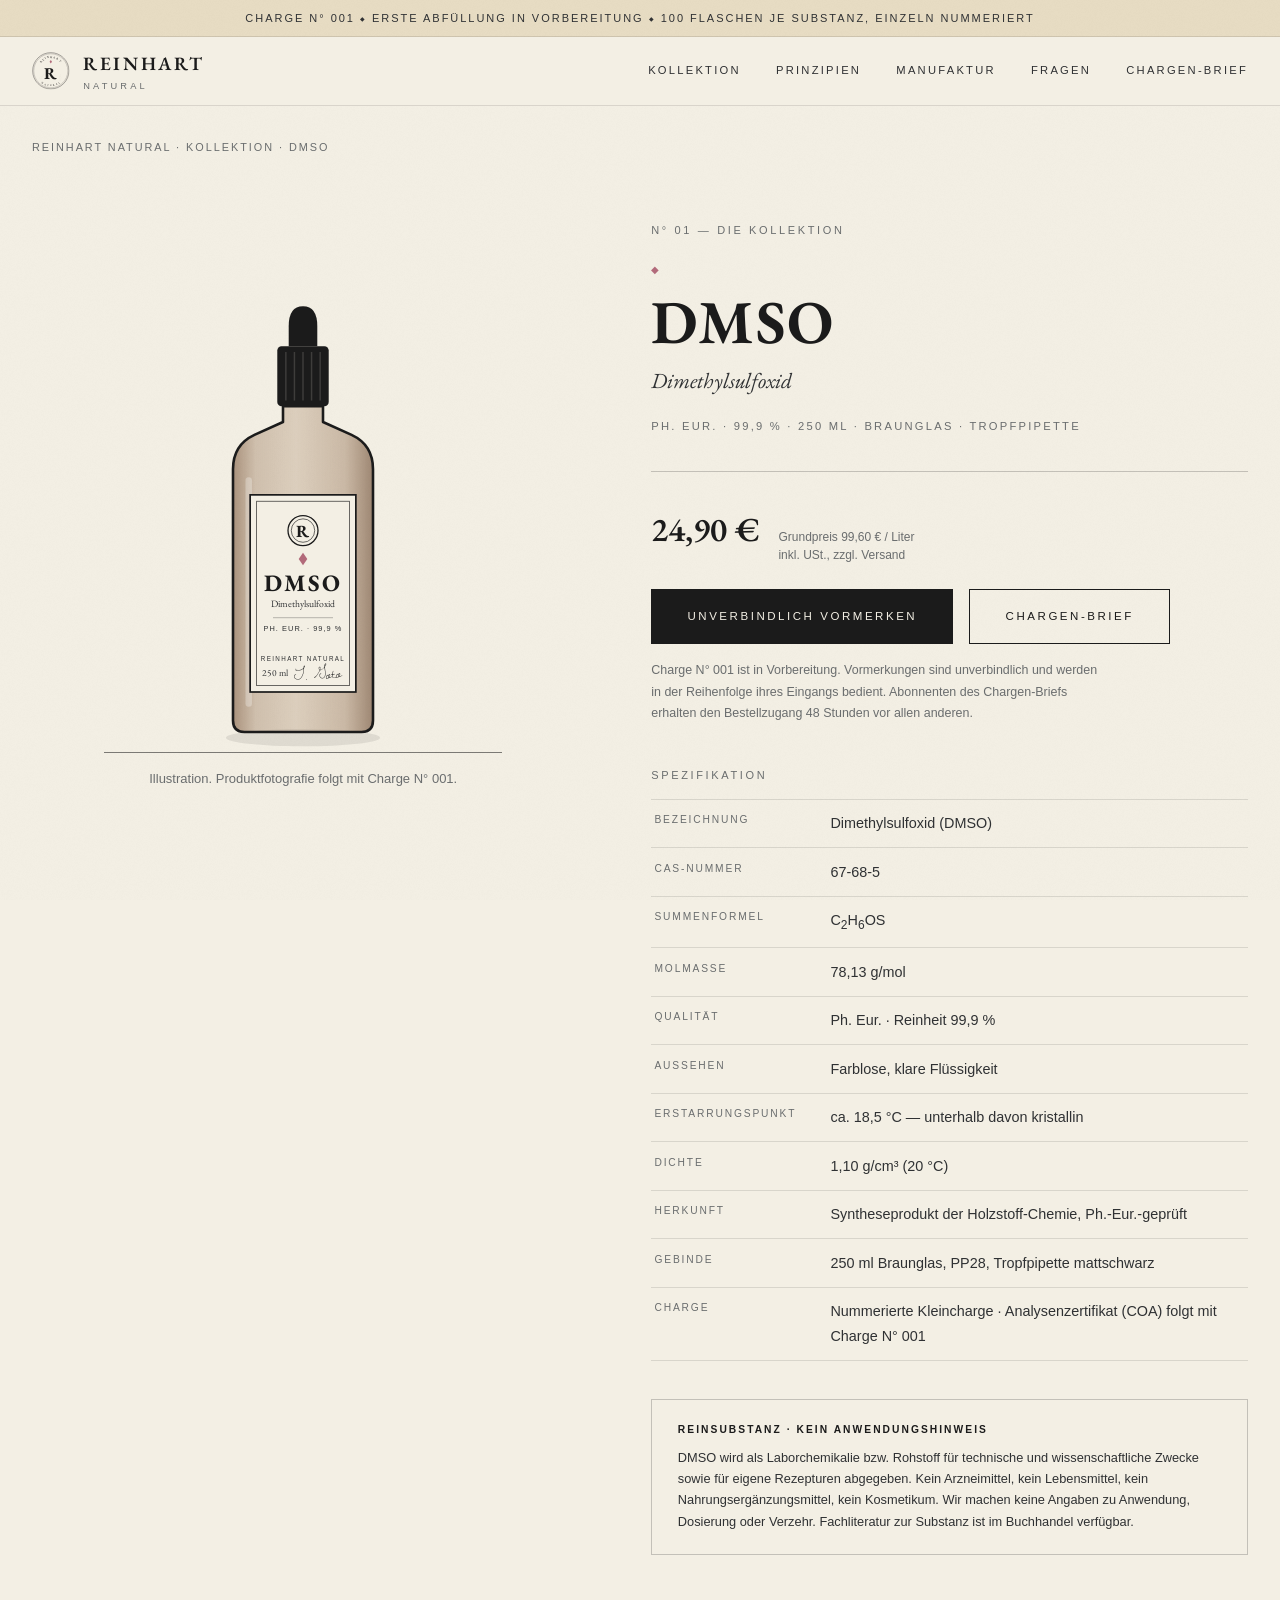
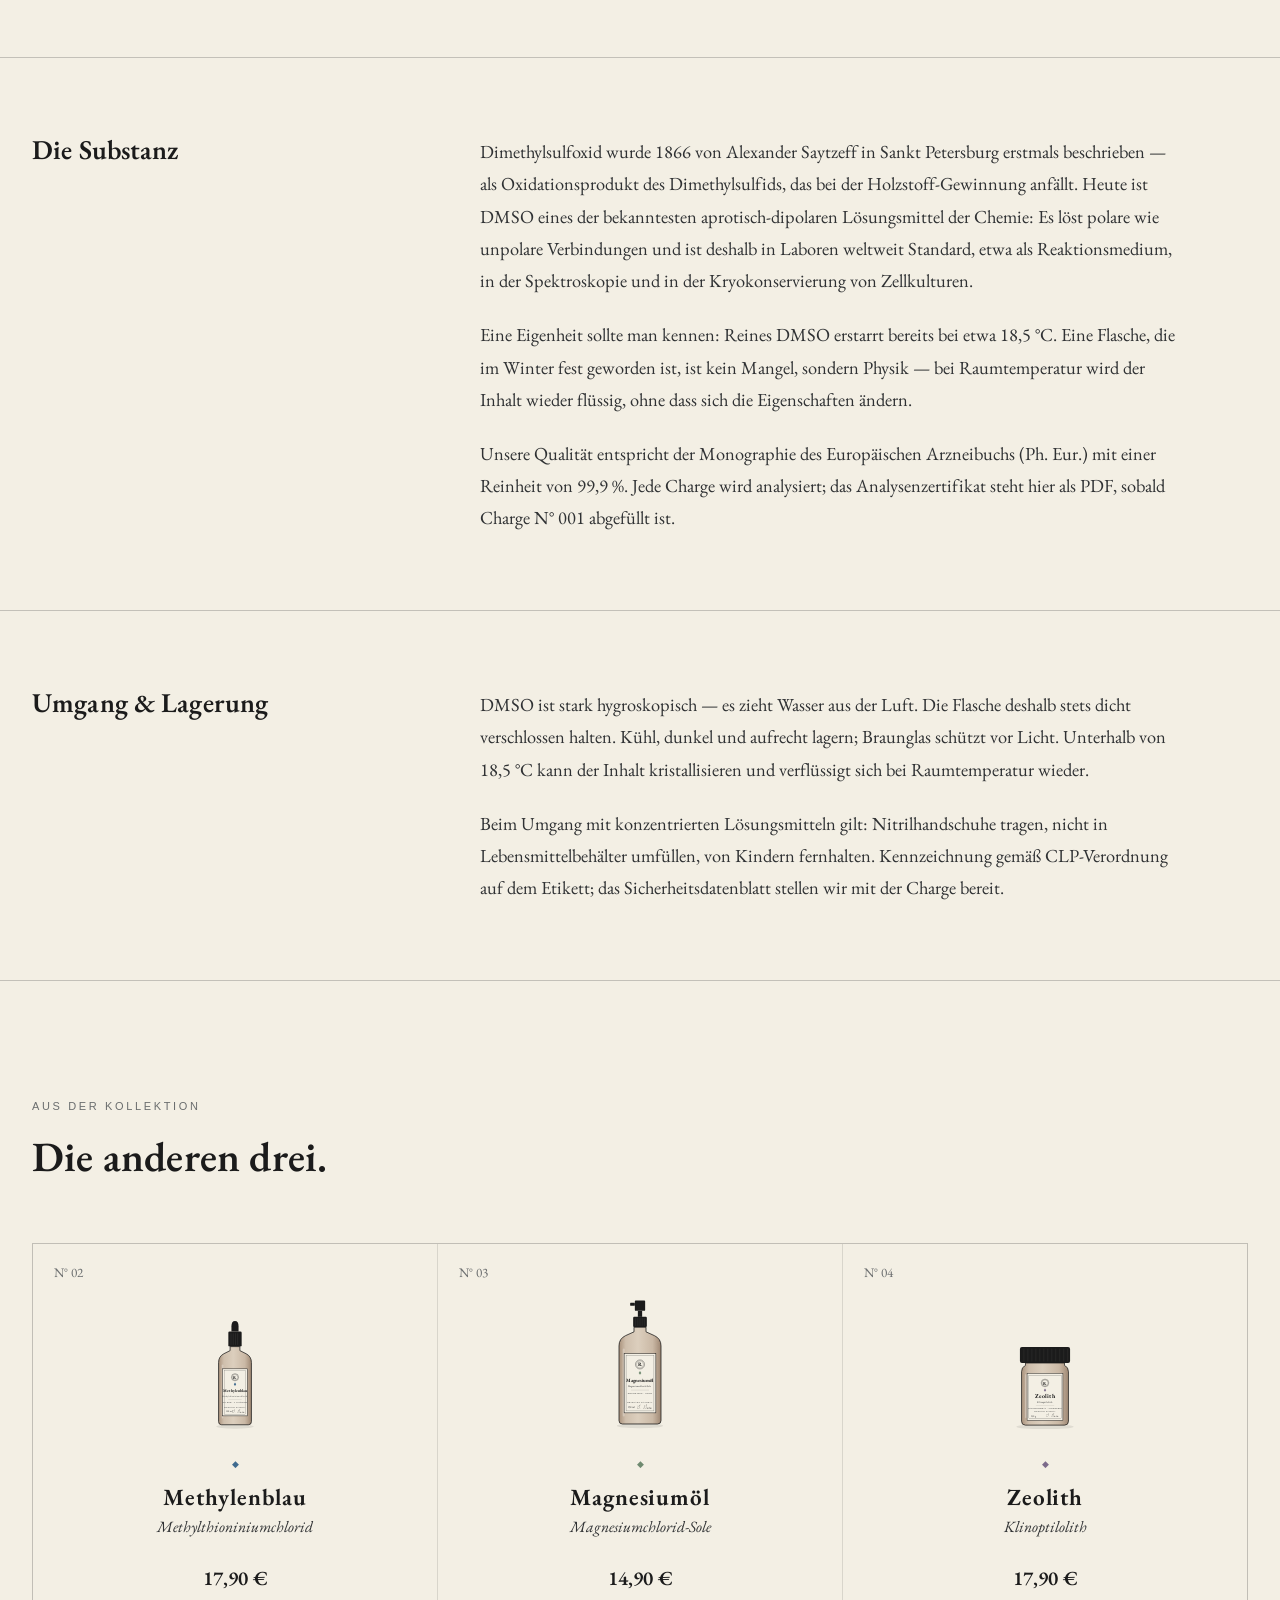
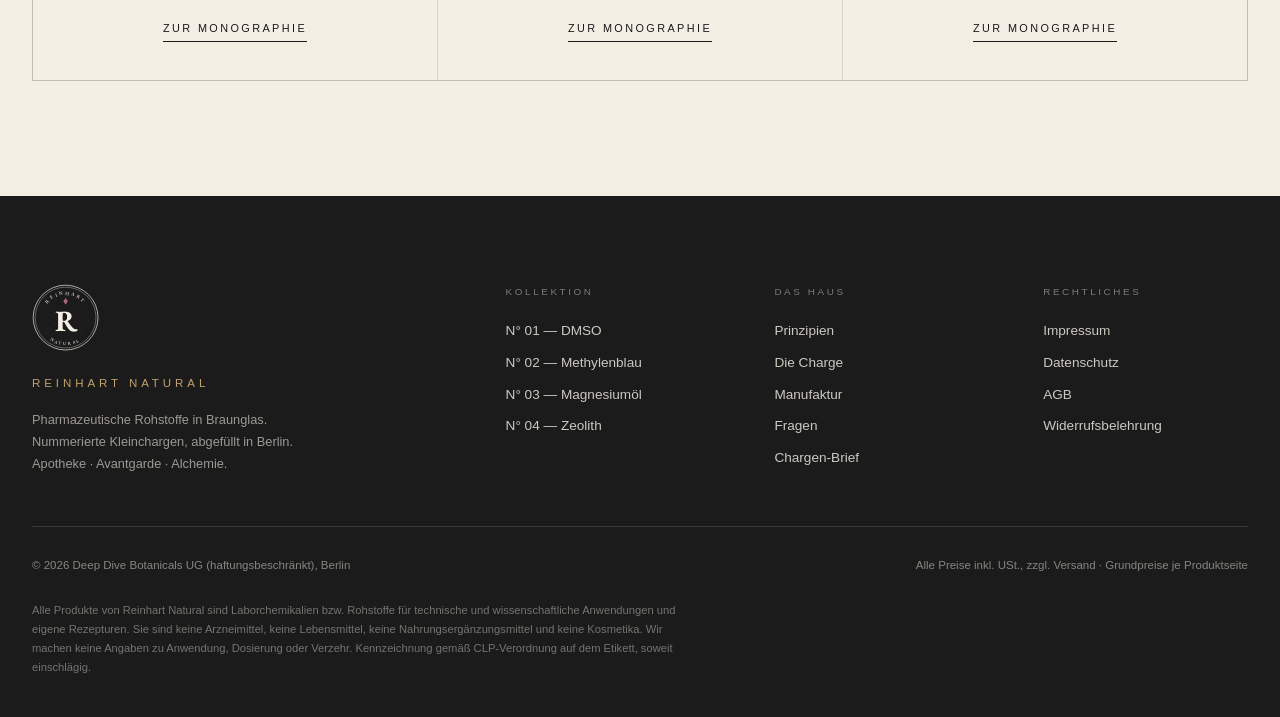
==== produkte/dmso.html @ c89a847f "Komplette Website für reinhartnatural.de Statische Seite (HTML/CSS/JS, kein Build) für GitHub Pages:" ====
<!DOCTYPE html>
<html lang="de">
<head>
  <meta charset="utf-8">
  <meta name="viewport" content="width=device-width, initial-scale=1">
  <title>DMSO 99,9 % Ph. Eur. · Dimethylsulfoxid · 250 ml Braunglas — Reinhart Natural</title>
  <meta name="description" content="DMSO (Dimethylsulfoxid) in pharmazeutischer Qualität nach Ph. Eur., Reinheit 99,9 %. 250 ml Braunglas mit Tropfpipette. Nummerierte Kleincharge, Analysenzertifikat als PDF. Laborchemikalie.">
  <link rel="canonical" href="https://reinhartnatural.de/produkte/dmso.html">
  <link rel="icon" type="image/svg+xml" href="../favicon.svg">
  <link rel="stylesheet" href="../assets/css/style.css">
  <meta property="og:type" content="product">
  <meta property="og:site_name" content="Reinhart Natural">
  <meta property="og:title" content="DMSO 99,9 % Ph. Eur. · Dimethylsulfoxid · 250 ml Braunglas — Reinhart Natural">
  <meta property="og:description" content="DMSO (Dimethylsulfoxid) in pharmazeutischer Qualität nach Ph. Eur., Reinheit 99,9 %. 250 ml Braunglas mit Tropfpipette. Nummerierte Kleincharge, Analysenzertifikat als PDF. Laborchemikalie.">
  <meta property="og:url" content="https://reinhartnatural.de/produkte/dmso.html">
  <meta property="og:locale" content="de_DE">
  <script type="application/ld+json">
  {
    "@context": "https://schema.org",
    "@type": "Product",
    "name": "DMSO 99,9 % Ph. Eur., 250 ml",
    "description": "DMSO (Dimethylsulfoxid) in pharmazeutischer Qualität nach Ph. Eur., Reinheit 99,9 %. 250 ml Braunglas mit Tropfpipette. Nummerierte Kleincharge, Analysenzertifikat als PDF. Laborchemikalie.",
    "sku": "RN-DMS-250",
    "brand": { "@type": "Brand", "name": "Reinhart Natural" },
    "offers": {
      "@type": "Offer",
      "url": "https://reinhartnatural.de/produkte/dmso.html",
      "priceCurrency": "EUR",
      "price": "24.90",
      "availability": "https://schema.org/PreOrder",
      "itemCondition": "https://schema.org/NewCondition"
    }
  }
  </script>
</head>
<body>
<a class="skip-link" href="#inhalt">Zum Inhalt springen</a>

<svg xmlns="http://www.w3.org/2000/svg" width="0" height="0" style="position:absolute" aria-hidden="true" focusable="false">
  <defs>
    <linearGradient id="amber" x1="0" y1="0" x2="1" y2="0">
      <stop offset="0" stop-color="#6b4426" stop-opacity="0.55"/>
      <stop offset="0.16" stop-color="#7a4f2c" stop-opacity="0.30"/>
      <stop offset="0.45" stop-color="#8a5c34" stop-opacity="0.22"/>
      <stop offset="0.8" stop-color="#7a4f2c" stop-opacity="0.34"/>
      <stop offset="1" stop-color="#5e3a20" stop-opacity="0.58"/>
    </linearGradient>
    <path id="arc-oben" d="M 32 100 A 68 68 0 0 1 168 100" fill="none"/>
    <path id="arc-unten" d="M 18 100 A 82 82 0 0 0 182 100" fill="none"/>
  </defs>

  <!-- Apotheker-Siegel -->
  <symbol id="siegel" viewBox="0 0 200 200">
    <circle cx="100" cy="100" r="96.5" fill="none" stroke="currentColor" stroke-width="2"/>
    <circle cx="100" cy="100" r="90.5" fill="none" stroke="currentColor" stroke-width="1"/>
    <g fill="none" stroke="currentColor" stroke-width="1" stroke-linecap="round" opacity="0.07">
      <path d="M44 152 C 50 138, 56 126, 66 114"/>
      <path d="M54 132 C 49 129, 44 130, 40 134"/>
      <path d="M59 124 C 64 120, 69 120, 73 123"/>
      <path d="M49 141 C 44 139, 39 140, 36 144"/>
      <path d="M144 148 l 5 -20 6 7 -3 16 z"/>
      <path d="M149 128 l 3 -9"/>
    </g>
    <text style="font-family:'EB Garamond',Georgia,serif;font-weight:500;letter-spacing:0.38em" font-size="14.5" fill="currentColor">
      <textPath href="#arc-oben" startOffset="50%" text-anchor="middle">REINHART</textPath>
    </text>
    <text style="font-family:'EB Garamond',Georgia,serif;font-weight:500;letter-spacing:0.42em" font-size="13" fill="currentColor">
      <textPath href="#arc-unten" startOffset="50%" text-anchor="middle">NATURAL</textPath>
    </text>
    <path d="M100 42 l 6.5 9.5 -6.5 9.5 -6.5 -9.5 z" style="fill:var(--d,#b26a7a)"/>
    <text x="100" y="141" text-anchor="middle" style="font-family:'EB Garamond',Georgia,serif;font-weight:700" font-size="88" fill="currentColor">R</text>
  </symbol>

  <!-- DMSO — 250 ml, Tropfpipette -->
  <symbol id="flasche-dmso" viewBox="0 0 190 336">
    <ellipse cx="95" cy="326" rx="54" ry="6" fill="#1b1b1b" opacity="0.09"/>
    <path d="M85 52 L85 38 Q85 24 95 24 Q105 24 105 38 L105 52 Z" fill="#1b1b1b"/>
    <rect x="77" y="52" width="36" height="42" rx="3" fill="#1b1b1b"/>
    <g stroke="#f3efe4" stroke-width="1" opacity="0.16">
      <line x1="83" y1="56" x2="83" y2="90"/><line x1="89" y1="56" x2="89" y2="90"/>
      <line x1="95" y1="56" x2="95" y2="90"/><line x1="101" y1="56" x2="101" y2="90"/>
      <line x1="107" y1="56" x2="107" y2="90"/>
    </g>
    <path d="M54 322 Q46 322 46 314 L46 138 Q46 121 61 114 L81 105 L81 94 L109 94 L109 105 L129 114 Q144 121 144 138 L144 314 Q144 322 136 322 Z"
          fill="url(#amber)" stroke="#1b1b1b" stroke-width="1.8" stroke-linejoin="round"/>
    <path d="M57 146 L57 302" stroke="#ffffff" stroke-width="4.5" stroke-linecap="round" opacity="0.28" fill="none"/>
    <rect x="58" y="156" width="74" height="138" fill="#f3efe4" stroke="#1b1b1b" stroke-width="1.2"/>
    <rect x="62.5" y="160.5" width="65" height="129" fill="none" stroke="#1b1b1b" stroke-width="0.6" opacity="0.75"/>
    <circle cx="95" cy="181" r="10.5" fill="none" stroke="#1b1b1b" stroke-width="0.9"/>
    <circle cx="95" cy="181" r="8.2" fill="none" stroke="#1b1b1b" stroke-width="0.45"/>
    <text x="95" y="185.5" text-anchor="middle" style="font-family:'EB Garamond',Georgia,serif;font-weight:700" font-size="12" fill="#1b1b1b">R</text>
    <path d="M95 196.5 l 3 4.4 -3 4.4 -3 -4.4 z" style="fill:var(--d,#b26a7a)"/>
    <text x="95" y="223" text-anchor="middle" style="font-family:'EB Garamond',Georgia,serif;font-weight:700;letter-spacing:0.08em" font-size="16.5" fill="#1b1b1b">DMSO</text>
    <text x="95" y="234.5" text-anchor="middle" style="font-family:'EB Garamond',Georgia,serif" font-size="6.8" fill="#2f3133">Dimethylsulfoxid</text>
    <line x1="74" y1="242" x2="116" y2="242" stroke="#1b1b1b" stroke-width="0.5" opacity="0.4"/>
    <text x="95" y="251.5" text-anchor="middle" style="font-family:Inter,Arial,sans-serif;letter-spacing:0.14em" font-size="5.2" fill="#2f3133">PH. EUR. · 99,9 %</text>
    <text x="66" y="283" style="font-family:'EB Garamond',Georgia,serif" font-size="6.6" fill="#2f3133">250 ml</text>
    <text x="122" y="284" text-anchor="end" transform="rotate(-3 122 284)" style="font-family:'Dawning of a New Day',cursive" font-size="11" fill="#1b1b1b">T. Goto</text>
    <text x="95" y="272" text-anchor="middle" style="font-family:Inter,Arial,sans-serif;letter-spacing:0.22em" font-size="4.4" fill="#2f3133">REINHART NATURAL</text>
  </symbol>

  <!-- Methylenblau — 100 ml, Tropfpipette -->
  <symbol id="flasche-mb" viewBox="0 0 150 266">
    <ellipse cx="75" cy="258" rx="42" ry="5" fill="#1b1b1b" opacity="0.09"/>
    <path d="M67 44 L67 32 Q67 20 75 20 Q83 20 83 32 L83 44 Z" fill="#1b1b1b"/>
    <rect x="60" y="44" width="30" height="34" rx="3" fill="#1b1b1b"/>
    <g stroke="#f3efe4" stroke-width="1" opacity="0.16">
      <line x1="66" y1="48" x2="66" y2="74"/><line x1="71" y1="48" x2="71" y2="74"/>
      <line x1="76" y1="48" x2="76" y2="74"/><line x1="81" y1="48" x2="81" y2="74"/>
    </g>
    <path d="M45 254 Q38 254 38 247 L38 114 Q38 100 50 94 L64 87 L64 78 L86 78 L86 87 L100 94 Q112 100 112 114 L112 247 Q112 254 105 254 Z"
          fill="url(#amber)" stroke="#1b1b1b" stroke-width="1.7" stroke-linejoin="round"/>
    <path d="M47 120 L47 238" stroke="#ffffff" stroke-width="3.6" stroke-linecap="round" opacity="0.28" fill="none"/>
    <rect x="47" y="128" width="56" height="106" fill="#f3efe4" stroke="#1b1b1b" stroke-width="1.1"/>
    <rect x="50.5" y="131.5" width="49" height="99" fill="none" stroke="#1b1b1b" stroke-width="0.5" opacity="0.75"/>
    <circle cx="75" cy="147" r="8" fill="none" stroke="#1b1b1b" stroke-width="0.8"/>
    <circle cx="75" cy="147" r="6.2" fill="none" stroke="#1b1b1b" stroke-width="0.4"/>
    <text x="75" y="150.5" text-anchor="middle" style="font-family:'EB Garamond',Georgia,serif;font-weight:700" font-size="9.5" fill="#1b1b1b">R</text>
    <path d="M75 159 l 2.6 3.8 -2.6 3.8 -2.6 -3.8 z" style="fill:var(--d,#3e6a8e)"/>
    <text x="75" y="181" text-anchor="middle" style="font-family:'EB Garamond',Georgia,serif;font-weight:700" font-size="9.2" fill="#1b1b1b">Methylenblau</text>
    <text x="75" y="190.5" text-anchor="middle" style="font-family:'EB Garamond',Georgia,serif" font-size="4.7" fill="#2f3133">Methylthioniniumchlorid</text>
    <line x1="60" y1="197" x2="90" y2="197" stroke="#1b1b1b" stroke-width="0.45" opacity="0.4"/>
    <text x="75" y="205" text-anchor="middle" style="font-family:Inter,Arial,sans-serif;letter-spacing:0.08em" font-size="4.2" fill="#2f3133">PH. EUR. · 1 % LÖSUNG</text>
    <text x="54" y="226" style="font-family:'EB Garamond',Georgia,serif" font-size="5.6" fill="#2f3133">100 ml</text>
    <text x="97" y="227" text-anchor="end" transform="rotate(-3 97 227)" style="font-family:'Dawning of a New Day',cursive" font-size="9" fill="#1b1b1b">T. Goto</text>
    <text x="75" y="217" text-anchor="middle" style="font-family:Inter,Arial,sans-serif;letter-spacing:0.2em" font-size="3.7" fill="#2f3133">REINHART NATURAL</text>
  </symbol>

  <!-- Magnesiumöl — 250 ml, Feinzerstäuber -->
  <symbol id="flasche-mgo" viewBox="0 0 190 336">
    <ellipse cx="95" cy="326" rx="54" ry="6" fill="#1b1b1b" opacity="0.09"/>
    <rect x="83" y="34" width="24" height="24" rx="2" fill="#1b1b1b"/>
    <rect x="72" y="39" width="11" height="7" rx="1" fill="#1b1b1b"/>
    <rect x="90" y="58" width="10" height="14" fill="#1b1b1b"/>
    <rect x="79" y="72" width="32" height="24" rx="2.5" fill="#1b1b1b"/>
    <g stroke="#f3efe4" stroke-width="1" opacity="0.16">
      <line x1="85" y1="75" x2="85" y2="93"/><line x1="90" y1="75" x2="90" y2="93"/>
      <line x1="95" y1="75" x2="95" y2="93"/><line x1="100" y1="75" x2="100" y2="93"/>
      <line x1="105" y1="75" x2="105" y2="93"/>
    </g>
    <path d="M54 322 Q46 322 46 314 L46 140 Q46 123 61 116 L81 107 L81 96 L109 96 L109 107 L129 116 Q144 123 144 140 L144 314 Q144 322 136 322 Z"
          fill="url(#amber)" stroke="#1b1b1b" stroke-width="1.8" stroke-linejoin="round"/>
    <path d="M57 148 L57 302" stroke="#ffffff" stroke-width="4.5" stroke-linecap="round" opacity="0.28" fill="none"/>
    <rect x="58" y="158" width="74" height="138" fill="#f3efe4" stroke="#1b1b1b" stroke-width="1.2"/>
    <rect x="62.5" y="162.5" width="65" height="129" fill="none" stroke="#1b1b1b" stroke-width="0.6" opacity="0.75"/>
    <circle cx="95" cy="183" r="10.5" fill="none" stroke="#1b1b1b" stroke-width="0.9"/>
    <circle cx="95" cy="183" r="8.2" fill="none" stroke="#1b1b1b" stroke-width="0.45"/>
    <text x="95" y="187.5" text-anchor="middle" style="font-family:'EB Garamond',Georgia,serif;font-weight:700" font-size="12" fill="#1b1b1b">R</text>
    <path d="M95 198.5 l 3 4.4 -3 4.4 -3 -4.4 z" style="fill:var(--d,#6f8a70)"/>
    <text x="95" y="223" text-anchor="middle" style="font-family:'EB Garamond',Georgia,serif;font-weight:700" font-size="11.5" fill="#1b1b1b">Magnesiumöl</text>
    <text x="95" y="235" text-anchor="middle" style="font-family:'EB Garamond',Georgia,serif" font-size="6" fill="#2f3133">Magnesiumchlorid-Sole</text>
    <line x1="74" y1="243" x2="116" y2="243" stroke="#1b1b1b" stroke-width="0.5" opacity="0.4"/>
    <text x="95" y="252.5" text-anchor="middle" style="font-family:Inter,Arial,sans-serif;letter-spacing:0.14em" font-size="5" fill="#2f3133">ZECHSTEIN · SOLE</text>
    <text x="66" y="285" style="font-family:'EB Garamond',Georgia,serif" font-size="6.6" fill="#2f3133">250 ml</text>
    <text x="122" y="286" text-anchor="end" transform="rotate(-3 122 286)" style="font-family:'Dawning of a New Day',cursive" font-size="11" fill="#1b1b1b">T. Goto</text>
    <text x="95" y="273" text-anchor="middle" style="font-family:Inter,Arial,sans-serif;letter-spacing:0.22em" font-size="4.4" fill="#2f3133">REINHART NATURAL</text>
  </symbol>

  <!-- Zeolith — 250 g, Schraubglas -->
  <symbol id="flasche-zeo" viewBox="0 0 230 246">
    <ellipse cx="115" cy="238" rx="72" ry="6" fill="#1b1b1b" opacity="0.09"/>
    <rect x="52" y="38" width="126" height="40" rx="5" fill="#1b1b1b"/>
    <g stroke="#f3efe4" stroke-width="1" opacity="0.14">
      <line x1="62" y1="42" x2="62" y2="74"/><line x1="72" y1="42" x2="72" y2="74"/>
      <line x1="82" y1="42" x2="82" y2="74"/><line x1="92" y1="42" x2="92" y2="74"/>
      <line x1="102" y1="42" x2="102" y2="74"/><line x1="112" y1="42" x2="112" y2="74"/>
      <line x1="122" y1="42" x2="122" y2="74"/><line x1="132" y1="42" x2="132" y2="74"/>
      <line x1="142" y1="42" x2="142" y2="74"/><line x1="152" y1="42" x2="152" y2="74"/>
      <line x1="162" y1="42" x2="162" y2="74"/><line x1="172" y1="42" x2="172" y2="74"/>
    </g>
    <path d="M66 234 Q56 234 56 224 L56 100 Q56 88 66 84 L66 78 L164 78 L164 84 Q174 88 174 100 L174 224 Q174 234 164 234 Z"
          fill="url(#amber)" stroke="#1b1b1b" stroke-width="1.8" stroke-linejoin="round"/>
    <path d="M67 108 L67 214" stroke="#ffffff" stroke-width="4.5" stroke-linecap="round" opacity="0.26" fill="none"/>
    <rect x="70" y="104" width="90" height="118" fill="#f3efe4" stroke="#1b1b1b" stroke-width="1.2"/>
    <rect x="74.5" y="108.5" width="81" height="109" fill="none" stroke="#1b1b1b" stroke-width="0.6" opacity="0.75"/>
    <circle cx="115" cy="128" r="9.5" fill="none" stroke="#1b1b1b" stroke-width="0.9"/>
    <circle cx="115" cy="128" r="7.4" fill="none" stroke="#1b1b1b" stroke-width="0.45"/>
    <text x="115" y="132" text-anchor="middle" style="font-family:'EB Garamond',Georgia,serif;font-weight:700" font-size="11" fill="#1b1b1b">R</text>
    <path d="M115 142 l 2.9 4.2 -2.9 4.2 -2.9 -4.2 z" style="fill:var(--d,#7b6a8a)"/>
    <text x="115" y="166" text-anchor="middle" style="font-family:'EB Garamond',Georgia,serif;font-weight:700;letter-spacing:0.04em" font-size="15" fill="#1b1b1b">Zeolith</text>
    <text x="115" y="177.5" text-anchor="middle" style="font-family:'EB Garamond',Georgia,serif" font-size="6.6" fill="#2f3133">Klinoptilolith</text>
    <line x1="92" y1="184.5" x2="138" y2="184.5" stroke="#1b1b1b" stroke-width="0.5" opacity="0.4"/>
    <text x="115" y="193" text-anchor="middle" style="font-family:Inter,Arial,sans-serif;letter-spacing:0.14em" font-size="4.9" fill="#2f3133">NATURMINERAL · MIKROFEIN</text>
    <text x="115" y="202" text-anchor="middle" style="font-family:Inter,Arial,sans-serif;letter-spacing:0.2em" font-size="4.1" fill="#2f3133">REINHART NATURAL</text>
    <text x="80" y="212.5" style="font-family:'EB Garamond',Georgia,serif" font-size="6.4" fill="#2f3133">250 g</text>
    <text x="150" y="213" text-anchor="end" transform="rotate(-3 150 213)" style="font-family:'Dawning of a New Day',cursive" font-size="10" fill="#1b1b1b">T. Goto</text>
  </symbol>
</svg>

<div class="annonce">Charge N° 001 <span class="dia">◆</span> Erste Abfüllung in Vorbereitung <span class="dia">◆</span> 100 Flaschen je Substanz, einzeln nummeriert</div>

<header class="site-header">
  <div class="wrap header-inner">
    <a class="brand" href="../index.html" aria-label="Reinhart Natural — Startseite">
      <svg style="color:#1b1b1b"><use href="#siegel"/></svg>
      <span class="brand-name">Reinhart<span>Natural</span></span>
    </a>
    <button class="nav-toggle" aria-expanded="false" aria-controls="hauptnavigation" aria-label="Navigation öffnen">
      <svg viewBox="0 0 24 24" fill="none" stroke-width="1.5"><path d="M3 6h18M3 12h18M3 18h18"/></svg>
    </button>
    <nav class="site-nav" id="hauptnavigation" aria-label="Hauptnavigation">
      <a href="../index.html#kollektion">Kollektion</a>
      <a href="../index.html#prinzipien">Prinzipien</a>
      <a href="../index.html#manufaktur">Manufaktur</a>
      <a href="../index.html#fragen">Fragen</a>
      <a href="../index.html#verteiler">Chargen-Brief</a>
    </nav>
  </div>
</header>

<main id="inhalt">
  <div class="wrap">
    <nav class="breadcrumb" aria-label="Pfad"><a href="../index.html">Reinhart Natural</a> · <a href="../index.html#kollektion">Kollektion</a> · <span aria-current="page">DMSO</span></nav>

    <div class="product-hero">
      <div class="product-stage reveal">
        <svg style="--d:#b26a7a" role="img" aria-label="DMSO im Braunglas, Illustration"><use href="#flasche-dmso"/></svg>
        <hr class="stage-line">
        <p class="small" style="margin-top:1rem">Illustration. Produktfotografie folgt mit Charge&nbsp;N°&nbsp;001.</p>
      </div>

      <div class="product-info">
        <span class="eyebrow" style="display:block;margin-bottom:0.9rem">N° 01 — Die Kollektion</span>
        <span class="dia" style="color:#b26a7a" aria-hidden="true">◆</span>
        <h1>DMSO</h1>
        <p class="chem">Dimethylsulfoxid</p>
        <p class="spec-line">Ph.&nbsp;Eur. · 99,9&nbsp;% · 250&nbsp;ml · Braunglas · Tropfpipette</p>

        <div class="price-row">
          <span class="price">24,90&nbsp;€</span>
          <span class="price-meta">Grundpreis 99,60&nbsp;€&nbsp;/&nbsp;Liter<br>inkl. USt., zzgl. Versand</span>
        </div>

        <div class="cta-row">
          <a class="btn btn-solid" href="mailto:charge@reinhartnatural.de?subject=Vormerkung%20DMSO%20%E2%80%94%20Charge%20N%C2%B0%20001&amp;body=Bitte%20merkt%20mich%20unverbindlich%20f%C3%BCr%20eine%20Flasche%20vor.">Unverbindlich vormerken</a>
          <a class="btn" href="../index.html#verteiler">Chargen-Brief</a>
        </div>
        <p class="cta-note">Charge N° 001 ist in Vorbereitung. Vormerkungen sind unverbindlich und werden in der
          Reihenfolge ihres Eingangs bedient. Abonnenten des Chargen-Briefs erhalten den Bestellzugang
          48&nbsp;Stunden vor allen anderen.</p>

        <table class="spec-table">
          <caption class="eyebrow" style="text-align:left;padding-bottom:0.9rem">Spezifikation</caption>
          <tbody>
            <tr><th scope="row">Bezeichnung</th><td>Dimethylsulfoxid (DMSO)</td></tr>
            <tr><th scope="row">CAS-Nummer</th><td>67-68-5</td></tr>
            <tr><th scope="row">Summenformel</th><td>C<sub>2</sub>H<sub>6</sub>OS</td></tr>
            <tr><th scope="row">Molmasse</th><td>78,13 g/mol</td></tr>
            <tr><th scope="row">Qualität</th><td>Ph. Eur. · Reinheit 99,9 %</td></tr>
            <tr><th scope="row">Aussehen</th><td>Farblose, klare Flüssigkeit</td></tr>
            <tr><th scope="row">Erstarrungspunkt</th><td>ca. 18,5 °C — unterhalb davon kristallin</td></tr>
            <tr><th scope="row">Dichte</th><td>1,10 g/cm³ (20 °C)</td></tr>
            <tr><th scope="row">Herkunft</th><td>Syntheseprodukt der Holzstoff-Chemie, Ph.-Eur.-geprüft</td></tr>
            <tr><th scope="row">Gebinde</th><td>250 ml Braunglas, PP28, Tropfpipette mattschwarz</td></tr>
            <tr><th scope="row">Charge</th><td>Nummerierte Kleincharge · Analysenzertifikat (COA) folgt mit Charge N° 001</td></tr>
          </tbody>
        </table>

        <div class="legal-box">
          <strong>Reinsubstanz · kein Anwendungshinweis</strong>
          DMSO wird als Laborchemikalie bzw. Rohstoff für technische und wissenschaftliche Zwecke sowie für
          eigene Rezepturen abgegeben. Kein Arzneimittel, kein Lebensmittel, kein Nahrungsergänzungsmittel,
          kein Kosmetikum. Wir machen keine Angaben zu Anwendung, Dosierung oder Verzehr. Fachliteratur zur
          Substanz ist im Buchhandel verfügbar.
        </div>
      </div>
    </div>
  </div>

  <section class="product-prose">
    <div class="wrap inner">
      <h2 class="reveal">Die Substanz</h2>
      <div class="prose reveal">
          <p>Dimethylsulfoxid wurde 1866 von Alexander Saytzeff in Sankt Petersburg erstmals beschrieben&nbsp;—
            als Oxidationsprodukt des Dimethylsulfids, das bei der Holzstoff-Gewinnung anfällt. Heute ist DMSO
            eines der bekanntesten aprotisch-dipolaren Lösungsmittel der Chemie: Es löst polare wie unpolare
            Verbindungen und ist deshalb in Laboren weltweit Standard, etwa als Reaktionsmedium, in der
            Spektroskopie und in der Kryokonservierung von Zellkulturen.</p>
          <p>Eine Eigenheit sollte man kennen: Reines DMSO erstarrt bereits bei etwa 18,5&nbsp;°C. Eine Flasche,
            die im Winter fest geworden ist, ist kein Mangel, sondern Physik&nbsp;— bei Raumtemperatur wird der
            Inhalt wieder flüssig, ohne dass sich die Eigenschaften ändern.</p>
          <p>Unsere Qualität entspricht der Monographie des Europäischen Arzneibuchs (Ph.&nbsp;Eur.) mit einer
            Reinheit von 99,9&nbsp;%. Jede Charge wird analysiert; das Analysenzertifikat steht hier als PDF,
            sobald Charge&nbsp;N°&nbsp;001 abgefüllt ist.</p>
        
      </div>
    </div>
  </section>

  <section class="product-prose">
    <div class="wrap inner">
      <h2 class="reveal">Umgang &amp; Lagerung</h2>
      <div class="prose reveal">
          <p>DMSO ist stark hygroskopisch&nbsp;— es zieht Wasser aus der Luft. Die Flasche deshalb stets dicht
            verschlossen halten. Kühl, dunkel und aufrecht lagern; Braunglas schützt vor Licht. Unterhalb von
            18,5&nbsp;°C kann der Inhalt kristallisieren und verflüssigt sich bei Raumtemperatur wieder.</p>
          <p>Beim Umgang mit konzentrierten Lösungsmitteln gilt: Nitrilhandschuhe tragen, nicht in
            Lebensmittelbehälter umfüllen, von Kindern fernhalten. Kennzeichnung gemäß CLP-Verordnung auf dem
            Etikett; das Sicherheitsdatenblatt stellen wir mit der Charge bereit.</p>
        
      </div>
    </div>
  </section>

  <section class="section cross-sell">
    <div class="wrap">
      <div class="section-head reveal">
        <span class="eyebrow">Aus der Kollektion</span>
        <h2>Die anderen drei.</h2>
      </div>
      <div class="grid-products cols-3">
        <article class="product-card reveal">
          <span class="no">N° 02</span>
          <figure><svg class="h-sm" style="--d:#3e6a8e" role="img" aria-label="Methylenblau im Braunglas"><use href="#flasche-mb"/></svg></figure>
          <span class="dia" style="color:#3e6a8e">◆</span>
          <h3>Methylenblau</h3>
          <p class="chem">Methylthioniniumchlorid</p>
          <p class="price">17,90&nbsp;€</p>
          <a class="card-link stretch" href="methylenblau.html">Zur Monographie</a>
        </article>
        <article class="product-card reveal reveal-d1">
          <span class="no">N° 03</span>
          <figure><svg style="--d:#6f8a70" role="img" aria-label="Magnesiumöl im Braunglas"><use href="#flasche-mgo"/></svg></figure>
          <span class="dia" style="color:#6f8a70">◆</span>
          <h3>Magnesiumöl</h3>
          <p class="chem">Magnesiumchlorid-Sole</p>
          <p class="price">14,90&nbsp;€</p>
          <a class="card-link stretch" href="magnesiumoel.html">Zur Monographie</a>
        </article>
        <article class="product-card reveal reveal-d2">
          <span class="no">N° 04</span>
          <figure><svg class="h-jar" style="--d:#7b6a8a" role="img" aria-label="Zeolith im Braunglas"><use href="#flasche-zeo"/></svg></figure>
          <span class="dia" style="color:#7b6a8a">◆</span>
          <h3>Zeolith</h3>
          <p class="chem">Klinoptilolith</p>
          <p class="price">17,90&nbsp;€</p>
          <a class="card-link stretch" href="zeolith.html">Zur Monographie</a>
        </article>
      </div>
    </div>
  </section>
</main>

<footer class="site-footer">
  <div class="wrap">
    <div class="footer-grid">
      <div class="footer-brand">
        <svg style="color:#f3efe4"><use href="#siegel"/></svg>
        <div class="wordmark">Reinhart Natural</div>
        <p>Pharmazeutische Rohstoffe in Braunglas. Nummerierte Kleinchargen, abgefüllt in Berlin.
          Apotheke · Avantgarde · Alchemie.</p>
      </div>
      <div class="footer-col">
        <h4>Kollektion</h4>
        <ul>
          <li><a href="dmso.html">N° 01 — DMSO</a></li>
          <li><a href="methylenblau.html">N° 02 — Methylenblau</a></li>
          <li><a href="magnesiumoel.html">N° 03 — Magnesiumöl</a></li>
          <li><a href="zeolith.html">N° 04 — Zeolith</a></li>
        </ul>
      </div>
      <div class="footer-col">
        <h4>Das Haus</h4>
        <ul>
          <li><a href="../index.html#prinzipien">Prinzipien</a></li>
          <li><a href="../index.html#charge">Die Charge</a></li>
          <li><a href="../index.html#manufaktur">Manufaktur</a></li>
          <li><a href="../index.html#fragen">Fragen</a></li>
          <li><a href="../index.html#verteiler">Chargen-Brief</a></li>
        </ul>
      </div>
      <div class="footer-col">
        <h4>Rechtliches</h4>
        <ul>
          <li><a href="../rechtliches/impressum.html">Impressum</a></li>
          <li><a href="../rechtliches/datenschutz.html">Datenschutz</a></li>
          <li><a href="../rechtliches/agb.html">AGB</a></li>
          <li><a href="../rechtliches/widerruf.html">Widerrufsbelehrung</a></li>
        </ul>
      </div>
    </div>
    <div class="footer-legal">
      <span>© 2026 Deep Dive Botanicals UG (haftungsbeschränkt), Berlin</span>
      <span>Alle Preise inkl. USt., zzgl. Versand · Grundpreise je Produktseite</span>
    </div>
    <p class="footer-disclaimer">Alle Produkte von Reinhart Natural sind Laborchemikalien bzw. Rohstoffe für
      technische und wissenschaftliche Anwendungen und eigene Rezepturen. Sie sind keine Arzneimittel, keine
      Lebensmittel, keine Nahrungsergänzungsmittel und keine Kosmetika. Wir machen keine Angaben zu Anwendung,
      Dosierung oder Verzehr. Kennzeichnung gemäß CLP-Verordnung auf dem Etikett, soweit einschlägig.</p>
  </div>
</footer>

<script src="../assets/js/main.js"></script>
</body>
</html>
---- assets/css/style.css ----
/* ============================================================
   REINHART NATURAL — reinhartnatural.de
   Apotheke · Avantgarde · Alchemie
   Design-System nach Brandkit: Papier-Ivory, Tintenschwarz,
   EB Garamond + Inter, scharfe Kanten, ein Diamant pro Produkt.
   ============================================================ */

/* ---------- Schriften (selbst gehostet, DSGVO-konform) ---------- */

@font-face {
  font-family: "EB Garamond";
  font-style: normal;
  font-weight: 400 800;
  font-display: swap;
  src: url("../fonts/ebgaramond-latin.woff2") format("woff2");
}
@font-face {
  font-family: "EB Garamond";
  font-style: italic;
  font-weight: 400 800;
  font-display: swap;
  src: url("../fonts/ebgaramond-italic-latin.woff2") format("woff2");
}
@font-face {
  font-family: "Inter";
  font-style: normal;
  font-weight: 100 900;
  font-display: swap;
  src: url("../fonts/inter-latin.woff2") format("woff2");
}
@font-face {
  font-family: "Dawning of a New Day";
  font-style: normal;
  font-weight: 400;
  font-display: swap;
  src: url("../fonts/dawning-latin.woff2") format("woff2");
}

/* ---------- Token ---------- */

:root {
  --ink: #1b1b1b;          /* Tintenschwarz */
  --coal: #2f3133;         /* Kohlegrau */
  --stone: #6a6d6e;        /* Steingrau */
  --ivory: #f3efe4;        /* Papier Ivory */
  --parchment: #e7dcc3;    /* Pergament Beige */
  --gold: #c1a36a;         /* Altgold */
  --deepsea: #1e3a45;      /* Tiefsee */

  --rosa: #b26a7a;         /* DMSO */
  --blau: #3e6a8e;         /* Methylenblau */
  --gruen: #6f8a70;        /* Magnesiumöl */
  --violett: #7b6a8a;      /* Zeolith */

  --hairline: rgba(27, 27, 27, 0.22);
  --hairline-soft: rgba(27, 27, 27, 0.12);
  --amber: #7a4f2c;        /* Braunglas-Ton für Illustrationen */

  --serif: "EB Garamond", "Garamond", "Georgia", serif;
  --sans: "Inter", "Helvetica Neue", Arial, sans-serif;
  --hand: "Dawning of a New Day", cursive;

  --w-wide: 76rem;
  --w-text: 44rem;
}

/* ---------- Reset / Basis ---------- */

*,
*::before,
*::after {
  box-sizing: border-box;
  margin: 0;
  padding: 0;
}

html {
  scroll-behavior: smooth;
  -webkit-text-size-adjust: 100%;
}

body {
  font-family: var(--sans);
  font-size: 1rem;
  line-height: 1.7;
  color: var(--ink);
  background-color: var(--ivory);
  font-feature-settings: "kern";
  text-rendering: optimizeLegibility;
  -webkit-font-smoothing: antialiased;
}

/* Papierkorn — die einzige „Verzierung“ */
body::before {
  content: "";
  position: fixed;
  inset: 0;
  z-index: 0;
  pointer-events: none;
  opacity: 0.5;
  background-image: url("data:image/svg+xml,%3Csvg xmlns='http://www.w3.org/2000/svg' width='240' height='240'%3E%3Cfilter id='n'%3E%3CfeTurbulence type='fractalNoise' baseFrequency='0.85' numOctaves='2' stitchTiles='stitch'/%3E%3CfeColorMatrix type='saturate' values='0'/%3E%3CfeComponentTransfer%3E%3CfeFuncA type='linear' slope='0.05'/%3E%3C/feComponentTransfer%3E%3C/filter%3E%3Crect width='240' height='240' filter='url(%23n)'/%3E%3C/svg%3E");
}

main,
header,
footer {
  position: relative;
  z-index: 1;
}

::selection {
  background: rgba(178, 106, 122, 0.25);
}

img,
svg {
  display: block;
  max-width: 100%;
}

a {
  color: inherit;
  text-decoration: none;
}

p a,
li a {
  text-decoration: underline;
  text-underline-offset: 3px;
  text-decoration-thickness: 1px;
  text-decoration-color: var(--hairline);
  transition: text-decoration-color 0.2s ease;
}

p a:hover,
li a:hover {
  text-decoration-color: var(--ink);
}

:focus-visible {
  outline: 2px solid var(--ink);
  outline-offset: 3px;
}

.skip-link {
  position: absolute;
  left: -9999px;
  top: 0;
  background: var(--ink);
  color: var(--ivory);
  padding: 0.6rem 1rem;
  z-index: 100;
  font-size: 0.8rem;
}

.skip-link:focus {
  left: 0;
}

/* ---------- Typografie ---------- */

h1, h2, h3,
.display {
  font-family: var(--serif);
  font-weight: 600;
  line-height: 1.12;
  letter-spacing: 0.005em;
  color: var(--ink);
}

.display {
  font-size: clamp(2.9rem, 7vw, 5.4rem);
  font-weight: 550;
}

h2 {
  font-size: clamp(1.9rem, 3.4vw, 2.6rem);
}

h3 {
  font-size: 1.3rem;
  font-weight: 600;
}

.lede {
  font-family: var(--serif);
  font-size: clamp(1.15rem, 1.8vw, 1.35rem);
  line-height: 1.6;
  color: var(--coal);
  font-feature-settings: "onum";
}

.prose p {
  font-family: var(--serif);
  font-size: 1.15rem;
  line-height: 1.75;
  color: var(--coal);
  font-feature-settings: "onum";
  max-width: var(--w-text);
}

.prose p + p {
  margin-top: 1.2em;
}

.prose em {
  font-style: italic;
}

.eyebrow {
  font-family: var(--sans);
  font-size: 0.6875rem;
  font-weight: 500;
  letter-spacing: 0.24em;
  text-transform: uppercase;
  color: var(--stone);
}

.eyebrow .dia {
  font-size: 0.55em;
  vertical-align: 0.22em;
  color: var(--ink);
}

.small {
  font-size: 0.8125rem;
  color: var(--stone);
  line-height: 1.6;
}

/* ---------- Layout ---------- */

.wrap {
  width: min(var(--w-wide), 100% - 3rem);
  margin-inline: auto;
}

.section {
  padding-block: clamp(4.5rem, 9vw, 8.5rem);
}

.section-head {
  max-width: 40rem;
  margin-bottom: clamp(2.5rem, 5vw, 4.5rem);
}

.section-head .eyebrow {
  display: block;
  margin-bottom: 1.1rem;
}

.section-head p {
  margin-top: 1.2rem;
}

.center {
  text-align: center;
}

.center .section-head {
  margin-inline: auto;
}

/* Hairline mit Diamant */
.rule {
  border: 0;
  border-top: 1px solid var(--hairline);
  margin: 0;
}

.rule-diamond {
  display: flex;
  align-items: center;
  gap: 1.1rem;
  border: 0;
  margin: 0;
}

.rule-diamond::before,
.rule-diamond::after {
  content: "";
  flex: 1;
  border-top: 1px solid var(--hairline);
}

.rule-diamond span {
  font-size: 0.5rem;
  color: var(--ink);
  line-height: 1;
}

/* ---------- Buttons ---------- */

.btn {
  display: inline-block;
  font-family: var(--sans);
  font-size: 0.72rem;
  font-weight: 500;
  letter-spacing: 0.22em;
  text-transform: uppercase;
  padding: 1.05rem 2.2rem;
  border: 1px solid var(--ink);
  color: var(--ink);
  background: transparent;
  cursor: pointer;
  transition: background-color 0.25s ease, color 0.25s ease;
  text-align: center;
}

.btn:hover {
  background: var(--ink);
  color: var(--ivory);
}

.btn-solid {
  background: var(--ink);
  color: var(--ivory);
}

.btn-solid:hover {
  background: var(--coal);
  border-color: var(--coal);
  color: var(--ivory);
}

/* ---------- Ankündigung + Header ---------- */

.annonce {
  background: var(--parchment);
  border-bottom: 1px solid var(--hairline-soft);
  text-align: center;
  padding: 0.55rem 1rem;
  font-size: 0.6875rem;
  letter-spacing: 0.18em;
  text-transform: uppercase;
  color: var(--coal);
}

.annonce .dia {
  font-size: 0.55em;
  vertical-align: 0.22em;
}

.site-header {
  position: sticky;
  top: 0;
  z-index: 50;
  background: rgba(243, 239, 228, 0.92);
  backdrop-filter: blur(8px);
  border-bottom: 1px solid var(--hairline-soft);
  transition: box-shadow 0.3s ease;
}

.site-header.scrolled {
  box-shadow: 0 1px 0 var(--hairline), 0 8px 24px rgba(27, 27, 27, 0.05);
}

.header-inner {
  display: flex;
  align-items: center;
  justify-content: space-between;
  gap: 2rem;
  height: 4.25rem;
}

.brand {
  display: flex;
  align-items: center;
  gap: 0.85rem;
}

.brand svg {
  width: 2.35rem;
  height: 2.35rem;
  flex: none;
}

.brand-name {
  font-family: var(--serif);
  font-size: 1.18rem;
  font-weight: 600;
  letter-spacing: 0.14em;
  text-transform: uppercase;
  white-space: nowrap;
}

.brand-name span {
  font-family: var(--sans);
  font-size: 0.58rem;
  font-weight: 500;
  letter-spacing: 0.34em;
  display: block;
  color: var(--stone);
  margin-top: -0.1rem;
}

.site-nav {
  display: flex;
  align-items: center;
  gap: 2.2rem;
}

.site-nav a {
  font-size: 0.7rem;
  font-weight: 500;
  letter-spacing: 0.2em;
  text-transform: uppercase;
  color: var(--coal);
  padding: 0.4rem 0;
  border-bottom: 1px solid transparent;
  transition: border-color 0.2s ease, color 0.2s ease;
}

.site-nav a:hover {
  color: var(--ink);
  border-bottom-color: var(--ink);
}

.nav-toggle {
  display: none;
  background: none;
  border: 0;
  cursor: pointer;
  padding: 0.5rem;
}

.nav-toggle svg {
  width: 1.4rem;
  height: 1.4rem;
  stroke: var(--ink);
}

/* ---------- Hero ---------- */

.hero {
  padding-block: clamp(4rem, 8vw, 7rem) 0;
  text-align: center;
  overflow: hidden;
}

.hero-seal {
  width: clamp(7rem, 12vw, 9.5rem);
  margin: 0 auto 2.4rem;
}

.hero .display {
  margin-bottom: 1.6rem;
}

.tagline {
  font-family: var(--sans);
  font-size: 0.78rem;
  font-weight: 500;
  letter-spacing: 0.3em;
  text-transform: uppercase;
  color: var(--coal);
  display: flex;
  align-items: center;
  justify-content: center;
  gap: 1.1rem;
  flex-wrap: wrap;
}

.tagline .dia {
  font-size: 0.5em;
  color: var(--rosa);
}

.hero-claim {
  font-family: var(--serif);
  font-size: clamp(1.15rem, 2vw, 1.4rem);
  color: var(--coal);
  max-width: 34em;
  margin: 2.2rem auto 0;
  line-height: 1.6;
}

.hero-actions {
  display: flex;
  justify-content: center;
  gap: 1rem;
  flex-wrap: wrap;
  margin-top: 2.6rem;
}

/* Regalbrett mit Flaschen-Quartett */
.hero-shelf {
  margin-top: clamp(3.5rem, 7vw, 5.5rem);
  position: relative;
}

.hero-shelf .bottles {
  display: flex;
  align-items: flex-end;
  justify-content: center;
  gap: clamp(1.2rem, 4vw, 3.2rem);
  padding-bottom: 0;
}

.hero-shelf .bottles svg {
  height: clamp(11rem, 24vw, 19rem);
  width: auto;
}

.hero-shelf .bottles svg.h-sm { height: clamp(8rem, 17.5vw, 14rem); }
.hero-shelf .bottles svg.h-jar { height: clamp(7.5rem, 16vw, 12.5rem); }

.shelf-line {
  border: 0;
  border-top: 1px solid var(--ink);
  opacity: 0.6;
  width: min(56rem, 88%);
  margin: 0 auto;
}

/* ---------- Kollektion ---------- */

.grid-products {
  display: grid;
  grid-template-columns: repeat(4, 1fr);
  gap: 1px;
  background: var(--hairline-soft);
  border: 1px solid var(--hairline-soft);
}

.product-card {
  background: var(--ivory);
  padding: 2.6rem 1.8rem 2.4rem;
  text-align: center;
  display: flex;
  flex-direction: column;
  align-items: center;
  position: relative;
  transition: background-color 0.3s ease;
}

.product-card:hover {
  background: #f7f4ea;
}

.product-card .no {
  position: absolute;
  top: 1.1rem;
  left: 1.3rem;
  font-family: var(--serif);
  font-size: 0.82rem;
  color: var(--stone);
  font-feature-settings: "onum";
}

.product-card figure {
  height: 11.5rem;
  display: flex;
  align-items: flex-end;
  margin-bottom: 1.9rem;
  transition: transform 0.35s ease;
}

.product-card:hover figure {
  transform: translateY(-4px);
}

.product-card figure svg {
  height: 100%;
  width: auto;
}

.product-card figure svg.h-sm { height: 82%; }
.product-card figure svg.h-jar { height: 68%; }

.product-card .dia {
  font-size: 0.55rem;
  line-height: 1;
  margin-bottom: 0.9rem;
}

.product-card h3 {
  font-size: 1.45rem;
  font-weight: 650;
  letter-spacing: 0.04em;
}

.product-card .chem {
  font-family: var(--serif);
  font-style: italic;
  font-size: 0.98rem;
  color: var(--coal);
  margin-top: 0.25rem;
}

.product-card .spec {
  font-size: 0.66rem;
  letter-spacing: 0.16em;
  text-transform: uppercase;
  color: var(--stone);
  margin-top: 0.8rem;
}

.product-card .price {
  font-family: var(--serif);
  font-size: 1.25rem;
  font-weight: 600;
  margin-top: 1.3rem;
}

.product-card .base-price {
  font-size: 0.7rem;
  color: var(--stone);
  margin-top: 0.15rem;
}

.product-card .card-link {
  margin-top: 1.5rem;
  font-size: 0.68rem;
  font-weight: 500;
  letter-spacing: 0.22em;
  text-transform: uppercase;
  border-bottom: 1px solid var(--ink);
  padding-bottom: 0.2rem;
}

/* Karte komplett klickbar */
.product-card .stretch::after {
  content: "";
  position: absolute;
  inset: 0;
}

/* ---------- Prinzipien ---------- */

.grid-3 {
  display: grid;
  grid-template-columns: repeat(3, 1fr);
  gap: clamp(2rem, 4vw, 4rem);
}

.principle .num {
  font-family: var(--serif);
  font-size: 2.6rem;
  font-weight: 500;
  color: var(--ink);
  font-feature-settings: "onum";
  line-height: 1;
}

.principle h3 {
  margin: 1.1rem 0 0.7rem;
  font-size: 1.35rem;
}

.principle p {
  font-size: 0.92rem;
  color: var(--coal);
  max-width: 30em;
}

.pullquote {
  font-family: var(--serif);
  font-size: clamp(1.6rem, 3vw, 2.3rem);
  font-weight: 500;
  font-style: italic;
  text-align: center;
  max-width: 26em;
  margin: clamp(4rem, 8vw, 6.5rem) auto 0;
  line-height: 1.4;
}

/* ---------- Charge ---------- */

.charge {
  background: var(--parchment);
  border-block: 1px solid var(--hairline-soft);
}

.charge-grid {
  display: grid;
  grid-template-columns: minmax(0, 1fr) minmax(0, 1.25fr);
  gap: clamp(2.5rem, 6vw, 6rem);
  align-items: center;
}

.lot-stamp {
  justify-self: center;
  border: 2px solid var(--ink);
  outline: 1px solid var(--ink);
  outline-offset: 4px;
  padding: 2.1rem 2.6rem;
  text-align: center;
  transform: rotate(-2.5deg);
  color: var(--ink);
  opacity: 0.85;
  background:
    radial-gradient(ellipse at 30% 20%, rgba(243, 239, 228, 0.35), transparent 60%);
}

.lot-stamp .lot-no {
  font-family: var(--sans);
  font-size: clamp(1.5rem, 3vw, 2.1rem);
  font-weight: 600;
  letter-spacing: 0.28em;
  white-space: nowrap;
}

.lot-stamp .lot-sub {
  font-size: 0.62rem;
  letter-spacing: 0.3em;
  text-transform: uppercase;
  margin-top: 0.5rem;
}

.charge-facts {
  list-style: none;
  margin-top: 1.8rem;
  max-width: var(--w-text);
}

.charge-facts li {
  display: flex;
  gap: 1rem;
  padding: 0.85rem 0;
  border-top: 1px solid var(--hairline-soft);
  font-size: 0.92rem;
  color: var(--coal);
}

.charge-facts li:last-child {
  border-bottom: 1px solid var(--hairline-soft);
}

.charge-facts .dia {
  flex: none;
  font-size: 0.5rem;
  line-height: 2.6;
}

/* ---------- Manufaktur ---------- */

.manufaktur-grid {
  display: grid;
  grid-template-columns: minmax(0, 1.2fr) minmax(0, 1fr);
  gap: clamp(2.5rem, 6vw, 6rem);
  align-items: start;
}

.signature {
  font-family: var(--hand);
  font-size: 2.6rem;
  color: var(--ink);
  margin-top: 2.2rem;
  transform: rotate(-3deg);
  transform-origin: left center;
}

.signature-label {
  font-size: 0.65rem;
  letter-spacing: 0.22em;
  text-transform: uppercase;
  color: var(--stone);
  margin-top: 0.2rem;
}

.material-list {
  list-style: none;
  border-top: 1px solid var(--hairline);
}

.material-list li {
  display: grid;
  grid-template-columns: 7.5rem 1fr;
  gap: 1.2rem;
  padding: 1.05rem 0;
  border-bottom: 1px solid var(--hairline-soft);
  font-size: 0.92rem;
}

.material-list dt,
.material-list .k {
  font-size: 0.66rem;
  font-weight: 500;
  letter-spacing: 0.18em;
  text-transform: uppercase;
  color: var(--stone);
  padding-top: 0.2rem;
}

.material-list .v {
  color: var(--coal);
}

/* ---------- FAQ ---------- */

.faq {
  max-width: 46rem;
  margin-inline: auto;
}

.faq details {
  border-top: 1px solid var(--hairline);
}

.faq details:last-child {
  border-bottom: 1px solid var(--hairline);
}

.faq summary {
  list-style: none;
  cursor: pointer;
  display: flex;
  align-items: baseline;
  justify-content: space-between;
  gap: 2rem;
  padding: 1.35rem 0.2rem;
  font-family: var(--serif);
  font-size: 1.22rem;
  font-weight: 600;
}

.faq summary::-webkit-details-marker {
  display: none;
}

.faq summary::after {
  content: "+";
  font-family: var(--sans);
  font-weight: 300;
  font-size: 1.3rem;
  color: var(--stone);
  transition: transform 0.25s ease;
  flex: none;
}

.faq details[open] summary::after {
  transform: rotate(45deg);
}

.faq .faq-body {
  padding: 0 0.2rem 1.6rem;
}

.faq .faq-body p {
  font-size: 0.95rem;
  color: var(--coal);
  max-width: 40em;
}

.faq .faq-body p + p {
  margin-top: 0.8em;
}

/* ---------- Verteiler ---------- */

.verteiler {
  text-align: center;
}

.verteiler .btn {
  margin-top: 2.4rem;
}

.verteiler .small {
  margin-top: 1.4rem;
}

/* ---------- Footer ---------- */

.site-footer {
  background: var(--ink);
  color: rgba(243, 239, 228, 0.82);
  padding: clamp(3.5rem, 7vw, 5.5rem) 0 2.5rem;
  font-size: 0.85rem;
}

.site-footer a {
  color: rgba(243, 239, 228, 0.82);
  transition: color 0.2s ease;
}

.site-footer a:hover {
  color: var(--ivory);
}

.footer-grid {
  display: grid;
  grid-template-columns: 2fr 1fr 1fr 1fr;
  gap: clamp(2rem, 5vw, 4rem);
  padding-bottom: 3rem;
}

.footer-brand svg {
  width: 4.2rem;
  height: 4.2rem;
  margin-bottom: 1.4rem;
}

.footer-brand .wordmark {
  font-family: var(--sans);
  font-size: 0.72rem;
  font-weight: 500;
  letter-spacing: 0.34em;
  text-transform: uppercase;
  color: var(--gold);
}

.footer-brand p {
  margin-top: 1rem;
  max-width: 24em;
  font-size: 0.8rem;
  line-height: 1.7;
  color: rgba(243, 239, 228, 0.6);
}

.footer-col h4 {
  font-family: var(--sans);
  font-size: 0.62rem;
  font-weight: 500;
  letter-spacing: 0.26em;
  text-transform: uppercase;
  color: rgba(243, 239, 228, 0.45);
  margin-bottom: 1.1rem;
}

.footer-col ul {
  list-style: none;
}

.footer-col li {
  margin-bottom: 0.55rem;
}

.footer-legal {
  border-top: 1px solid rgba(243, 239, 228, 0.15);
  padding-top: 1.8rem;
  display: flex;
  flex-wrap: wrap;
  gap: 1rem 2rem;
  justify-content: space-between;
  font-size: 0.72rem;
  color: rgba(243, 239, 228, 0.5);
}

.footer-disclaimer {
  margin-top: 1.6rem;
  font-size: 0.7rem;
  line-height: 1.7;
  color: rgba(243, 239, 228, 0.42);
  max-width: 60em;
}

/* ---------- Produktseite ---------- */

.breadcrumb {
  padding-top: 2rem;
  font-size: 0.68rem;
  letter-spacing: 0.18em;
  text-transform: uppercase;
  color: var(--stone);
}

.breadcrumb a:hover {
  color: var(--ink);
}

.product-hero {
  display: grid;
  grid-template-columns: minmax(0, 1fr) minmax(0, 1.1fr);
  gap: clamp(2.5rem, 6vw, 6rem);
  align-items: start;
  padding-block: clamp(2.5rem, 5vw, 4.5rem) clamp(4rem, 8vw, 7rem);
}

.product-stage {
  position: sticky;
  top: 6.5rem;
  text-align: center;
  padding: clamp(2rem, 4vw, 3.5rem) 1rem 0;
}

.product-stage svg {
  height: clamp(20rem, 38vw, 30rem);
  width: auto;
  margin-inline: auto;
}

.product-stage svg.h-jar {
  height: clamp(15rem, 28vw, 22rem);
}

.product-stage .stage-line {
  border: 0;
  border-top: 1px solid var(--ink);
  opacity: 0.55;
  width: 78%;
  margin: 0 auto;
}

.product-info .dia {
  font-size: 0.6rem;
  line-height: 1;
  display: inline-block;
  margin-bottom: 1rem;
}

.product-info h1 {
  font-size: clamp(2.6rem, 5vw, 3.8rem);
  font-weight: 650;
  letter-spacing: 0.02em;
  line-height: 1.05;
}

.product-info .chem {
  font-family: var(--serif);
  font-style: italic;
  font-size: 1.35rem;
  color: var(--coal);
  margin-top: 0.5rem;
}

.product-info .spec-line {
  font-size: 0.7rem;
  letter-spacing: 0.2em;
  text-transform: uppercase;
  color: var(--stone);
  margin-top: 1.1rem;
}

.price-row {
  display: flex;
  align-items: baseline;
  gap: 1.2rem;
  flex-wrap: wrap;
  margin-top: 2.2rem;
  padding-top: 1.8rem;
  border-top: 1px solid var(--hairline);
}

.price-row .price {
  font-family: var(--serif);
  font-size: 2.1rem;
  font-weight: 600;
}

.price-row .price-meta {
  font-size: 0.75rem;
  color: var(--stone);
  line-height: 1.5;
}

.cta-row {
  display: flex;
  gap: 1rem;
  flex-wrap: wrap;
  margin-top: 1.6rem;
}

.cta-note {
  margin-top: 1rem;
  font-size: 0.78rem;
  color: var(--stone);
  max-width: 36em;
}

.spec-table {
  width: 100%;
  border-collapse: collapse;
  margin-top: 2.6rem;
  font-size: 0.9rem;
}

.spec-table th,
.spec-table td {
  text-align: left;
  padding: 0.72rem 0.2rem;
  border-top: 1px solid var(--hairline-soft);
  vertical-align: top;
}

.spec-table tr:last-child th,
.spec-table tr:last-child td {
  border-bottom: 1px solid var(--hairline-soft);
}

.spec-table th {
  font-family: var(--sans);
  font-size: 0.64rem;
  font-weight: 500;
  letter-spacing: 0.18em;
  text-transform: uppercase;
  color: var(--stone);
  width: 11rem;
  padding-right: 1.5rem;
}

.spec-table td {
  color: var(--coal);
  font-feature-settings: "tnum";
}

.legal-box {
  margin-top: 2.4rem;
  border: 1px solid var(--hairline);
  padding: 1.4rem 1.6rem;
  font-size: 0.8rem;
  color: var(--coal);
  line-height: 1.65;
}

.legal-box strong {
  display: block;
  font-size: 0.64rem;
  letter-spacing: 0.2em;
  text-transform: uppercase;
  margin-bottom: 0.5rem;
  color: var(--ink);
}

.product-prose {
  border-top: 1px solid var(--hairline);
}

.product-prose .inner {
  display: grid;
  grid-template-columns: minmax(0, 1fr) minmax(0, 2fr);
  gap: clamp(2rem, 5vw, 5rem);
  padding-block: clamp(3rem, 6vw, 5rem);
}

.product-prose h2 {
  font-size: 1.7rem;
}

.cross-sell {
  border-top: 1px solid var(--hairline);
}

.grid-products.cols-3 {
  grid-template-columns: repeat(3, 1fr);
}

.cross-sell .product-card figure {
  height: 9rem;
}

@media (max-width: 64rem) {
  .grid-products.cols-3 {
    grid-template-columns: repeat(3, 1fr);
  }
}

@media (max-width: 46rem) {
  .grid-products.cols-3 {
    grid-template-columns: 1fr;
  }
}

/* ---------- Rechtsseiten ---------- */

.legal-page {
  max-width: 46rem;
  margin-inline: auto;
  padding-block: clamp(3rem, 6vw, 5rem);
}

.legal-page h1 {
  font-size: clamp(2.2rem, 4vw, 3rem);
  margin-bottom: 2.5rem;
}

.legal-page h2 {
  font-size: 1.35rem;
  margin: 2.5rem 0 0.8rem;
}

.legal-page p,
.legal-page li {
  font-size: 0.95rem;
  color: var(--coal);
  margin-bottom: 0.8rem;
}

.legal-page ul,
.legal-page ol {
  padding-left: 1.3rem;
}

.placeholder {
  background: rgba(193, 163, 106, 0.18);
  border: 1px dashed var(--gold);
  padding: 0.05rem 0.4rem;
}

.todo-banner {
  border: 1px dashed var(--gold);
  background: rgba(193, 163, 106, 0.1);
  padding: 1rem 1.3rem;
  font-size: 0.8rem;
  color: var(--coal);
  margin-bottom: 2.5rem;
}

/* ---------- Reveal-Animation ---------- */

.reveal {
  opacity: 0;
  transform: translateY(18px);
  transition: opacity 0.7s ease, transform 0.7s ease;
}

.reveal.in-view {
  opacity: 1;
  transform: none;
}

.reveal-d1 { transition-delay: 0.08s; }
.reveal-d2 { transition-delay: 0.16s; }
.reveal-d3 { transition-delay: 0.24s; }

@media (prefers-reduced-motion: reduce) {
  html {
    scroll-behavior: auto;
  }
  .reveal {
    opacity: 1;
    transform: none;
    transition: none;
  }
  .product-card figure,
  .btn {
    transition: none;
  }
}

/* ---------- Responsive ---------- */

@media (max-width: 64rem) {
  .grid-products {
    grid-template-columns: repeat(2, 1fr);
  }
  .footer-grid {
    grid-template-columns: 1fr 1fr;
  }
  .product-hero {
    grid-template-columns: 1fr;
  }
  .product-stage {
    position: static;
    padding-top: 0;
  }
  .product-stage svg {
    height: clamp(16rem, 40vw, 22rem);
  }
  .product-prose .inner {
    grid-template-columns: 1fr;
    gap: 1.5rem;
  }
}

@media (max-width: 46rem) {
  .site-nav {
    position: absolute;
    top: 100%;
    left: 0;
    right: 0;
    background: var(--ivory);
    border-bottom: 1px solid var(--hairline);
    flex-direction: column;
    align-items: flex-start;
    gap: 0;
    padding: 0.5rem 1.5rem 1.2rem;
    display: none;
  }
  .site-nav.open {
    display: flex;
  }
  .site-nav a {
    padding: 0.8rem 0;
    width: 100%;
  }
  .nav-toggle {
    display: block;
  }
  .grid-3 {
    grid-template-columns: 1fr;
  }
  .charge-grid,
  .manufaktur-grid {
    grid-template-columns: 1fr;
  }
  .lot-stamp {
    margin-block: 1rem;
  }
  .grid-products {
    grid-template-columns: 1fr;
  }
  .footer-grid {
    grid-template-columns: 1fr;
  }
  .material-list li {
    grid-template-columns: 1fr;
    gap: 0.2rem;
  }
  .spec-table th {
    width: 8.5rem;
    padding-right: 1rem;
  }
}
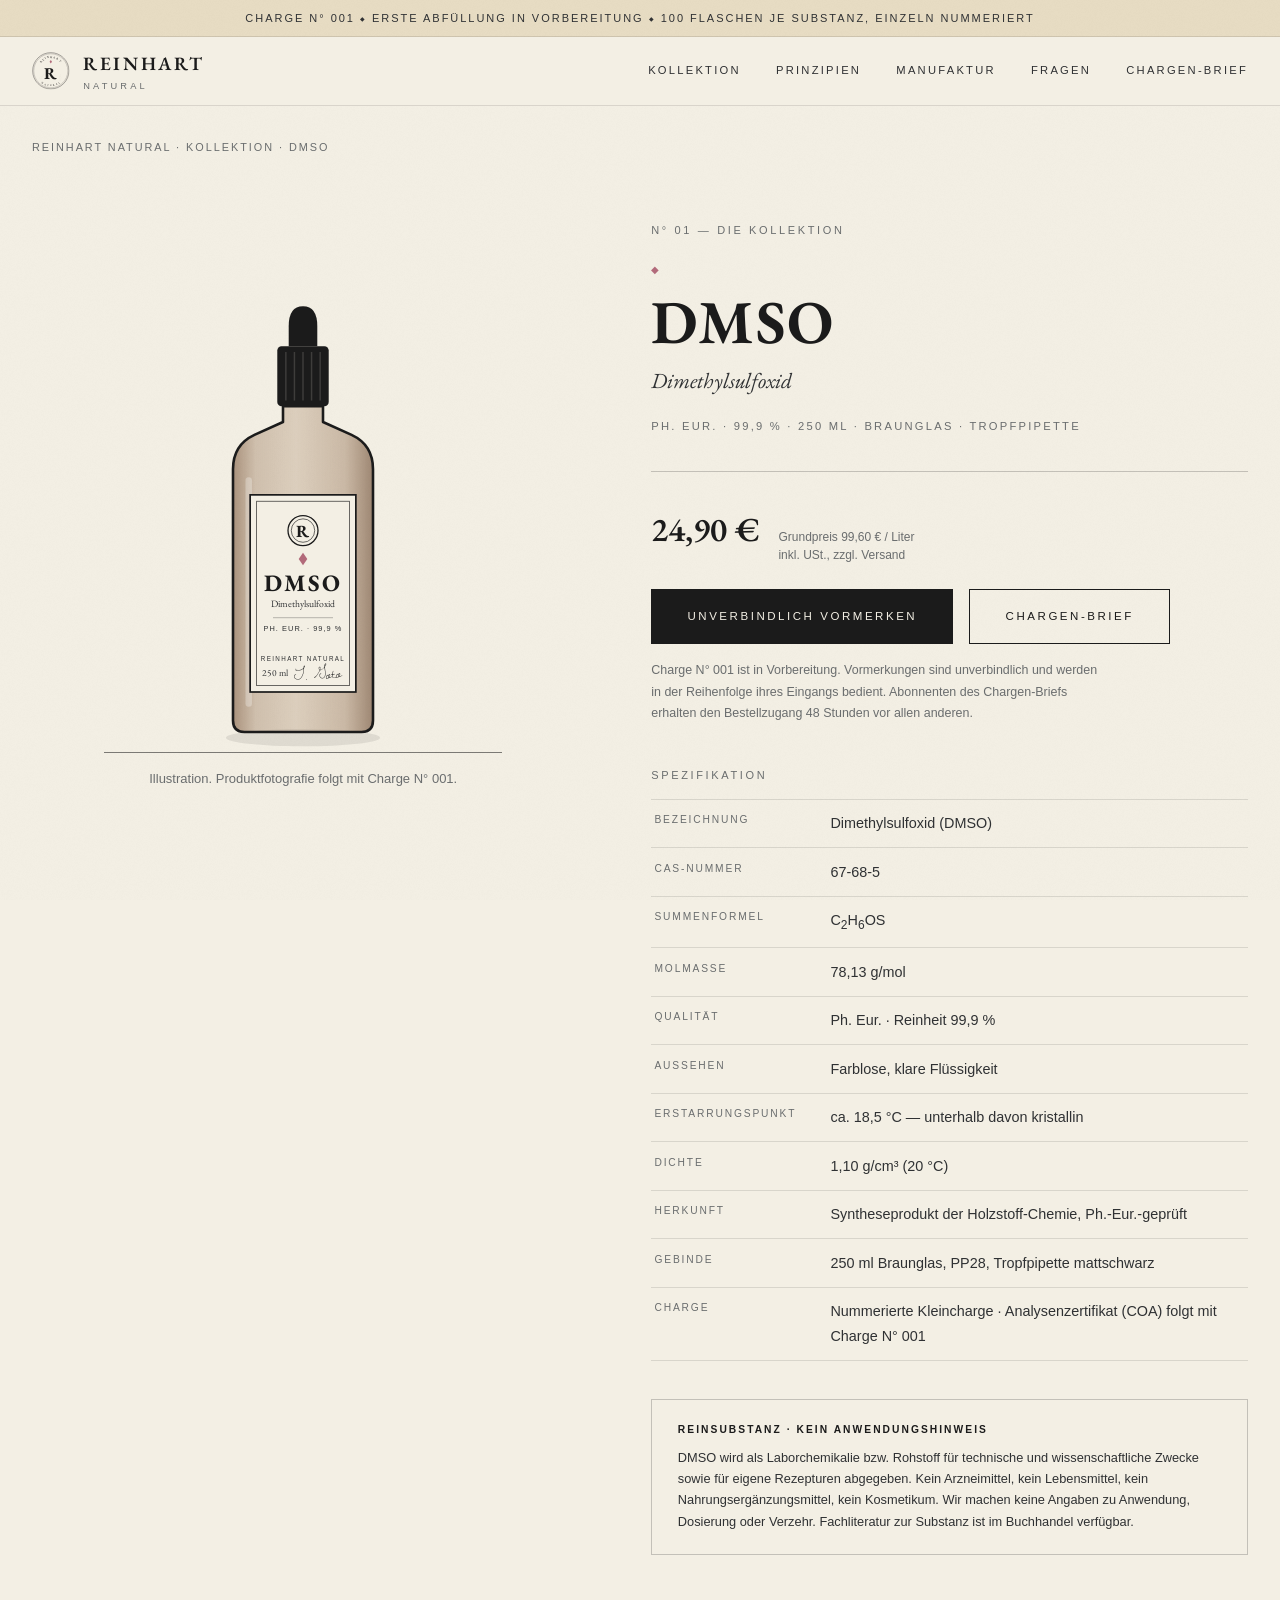
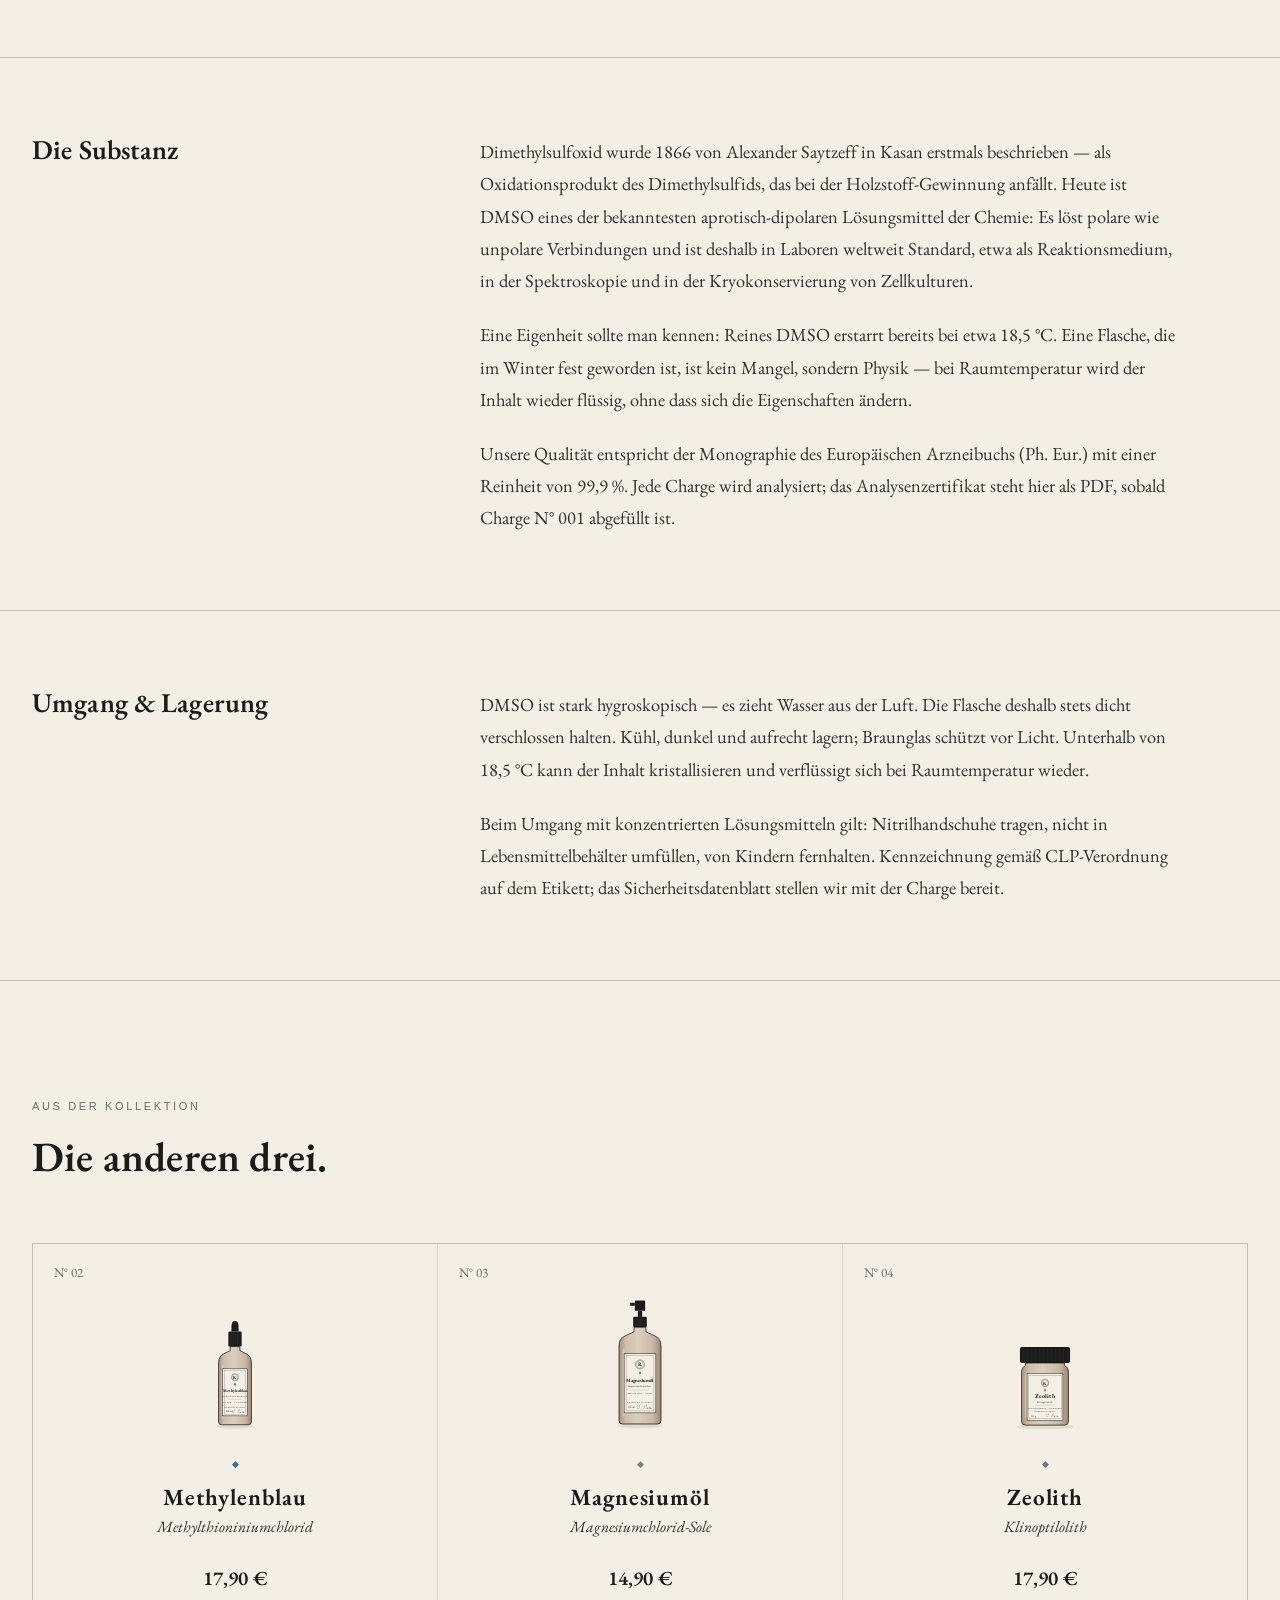
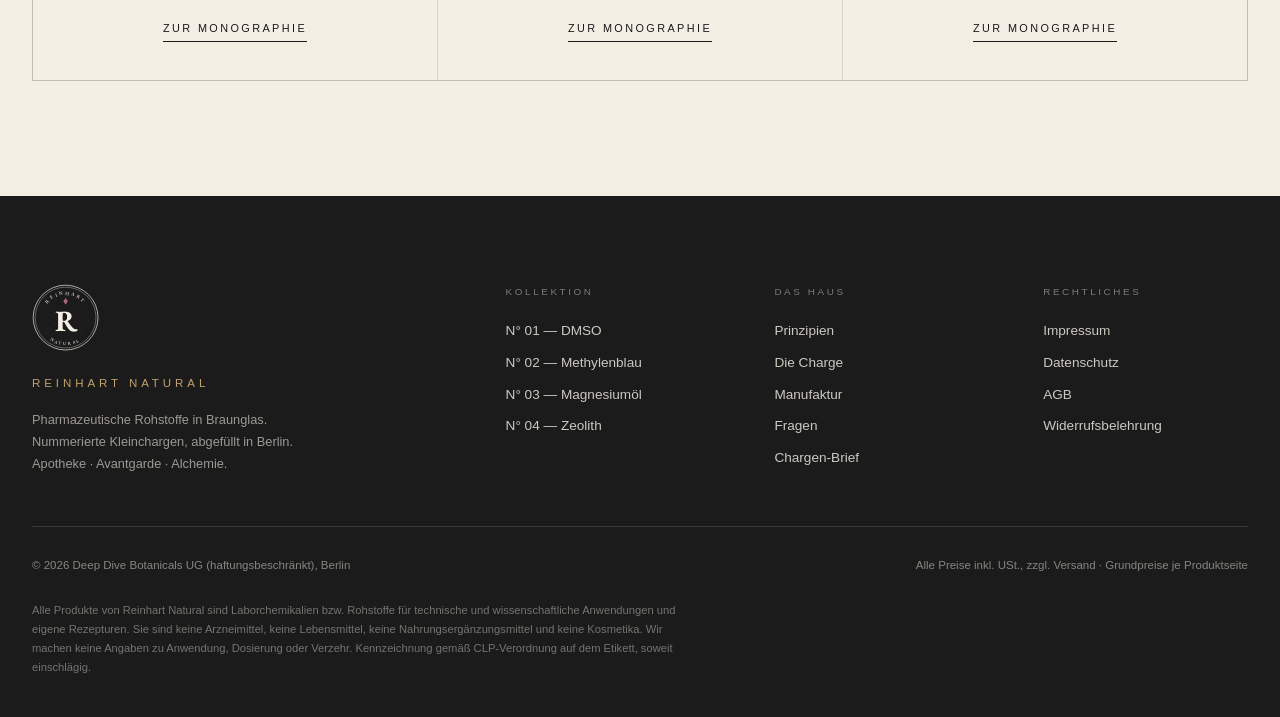
==== commit 4925f67b: "QA-Review: 8 bestätigte Funde behoben - Pages-Deployment auf GitHub-Actions-Whitelist umgestellt, da" ====
--- a/produkte/dmso.html
+++ b/produkte/dmso.html
@@ -271,7 +271,7 @@
     <div class="wrap inner">
       <h2 class="reveal">Die Substanz</h2>
       <div class="prose reveal">
-          <p>Dimethylsulfoxid wurde 1866 von Alexander Saytzeff in Sankt Petersburg erstmals beschrieben&nbsp;—
+          <p>Dimethylsulfoxid wurde 1866 von Alexander Saytzeff in Kasan erstmals beschrieben&nbsp;—
             als Oxidationsprodukt des Dimethylsulfids, das bei der Holzstoff-Gewinnung anfällt. Heute ist DMSO
             eines der bekanntesten aprotisch-dipolaren Lösungsmittel der Chemie: Es löst polare wie unpolare
             Verbindungen und ist deshalb in Laboren weltweit Standard, etwa als Reaktionsmedium, in der
--- a/assets/css/style.css
+++ b/assets/css/style.css
@@ -257,7 +257,7 @@
   text-align: center;
 }
 
-.center .section-head {
+.section-head.center {
   margin-inline: auto;
 }
 
@@ -979,6 +979,10 @@
   height: clamp(20rem, 38vw, 30rem);
   width: auto;
   margin-inline: auto;
+}
+
+.product-stage svg.h-sm {
+  height: clamp(16rem, 30vw, 24rem);
 }
 
 .product-stage svg.h-jar {
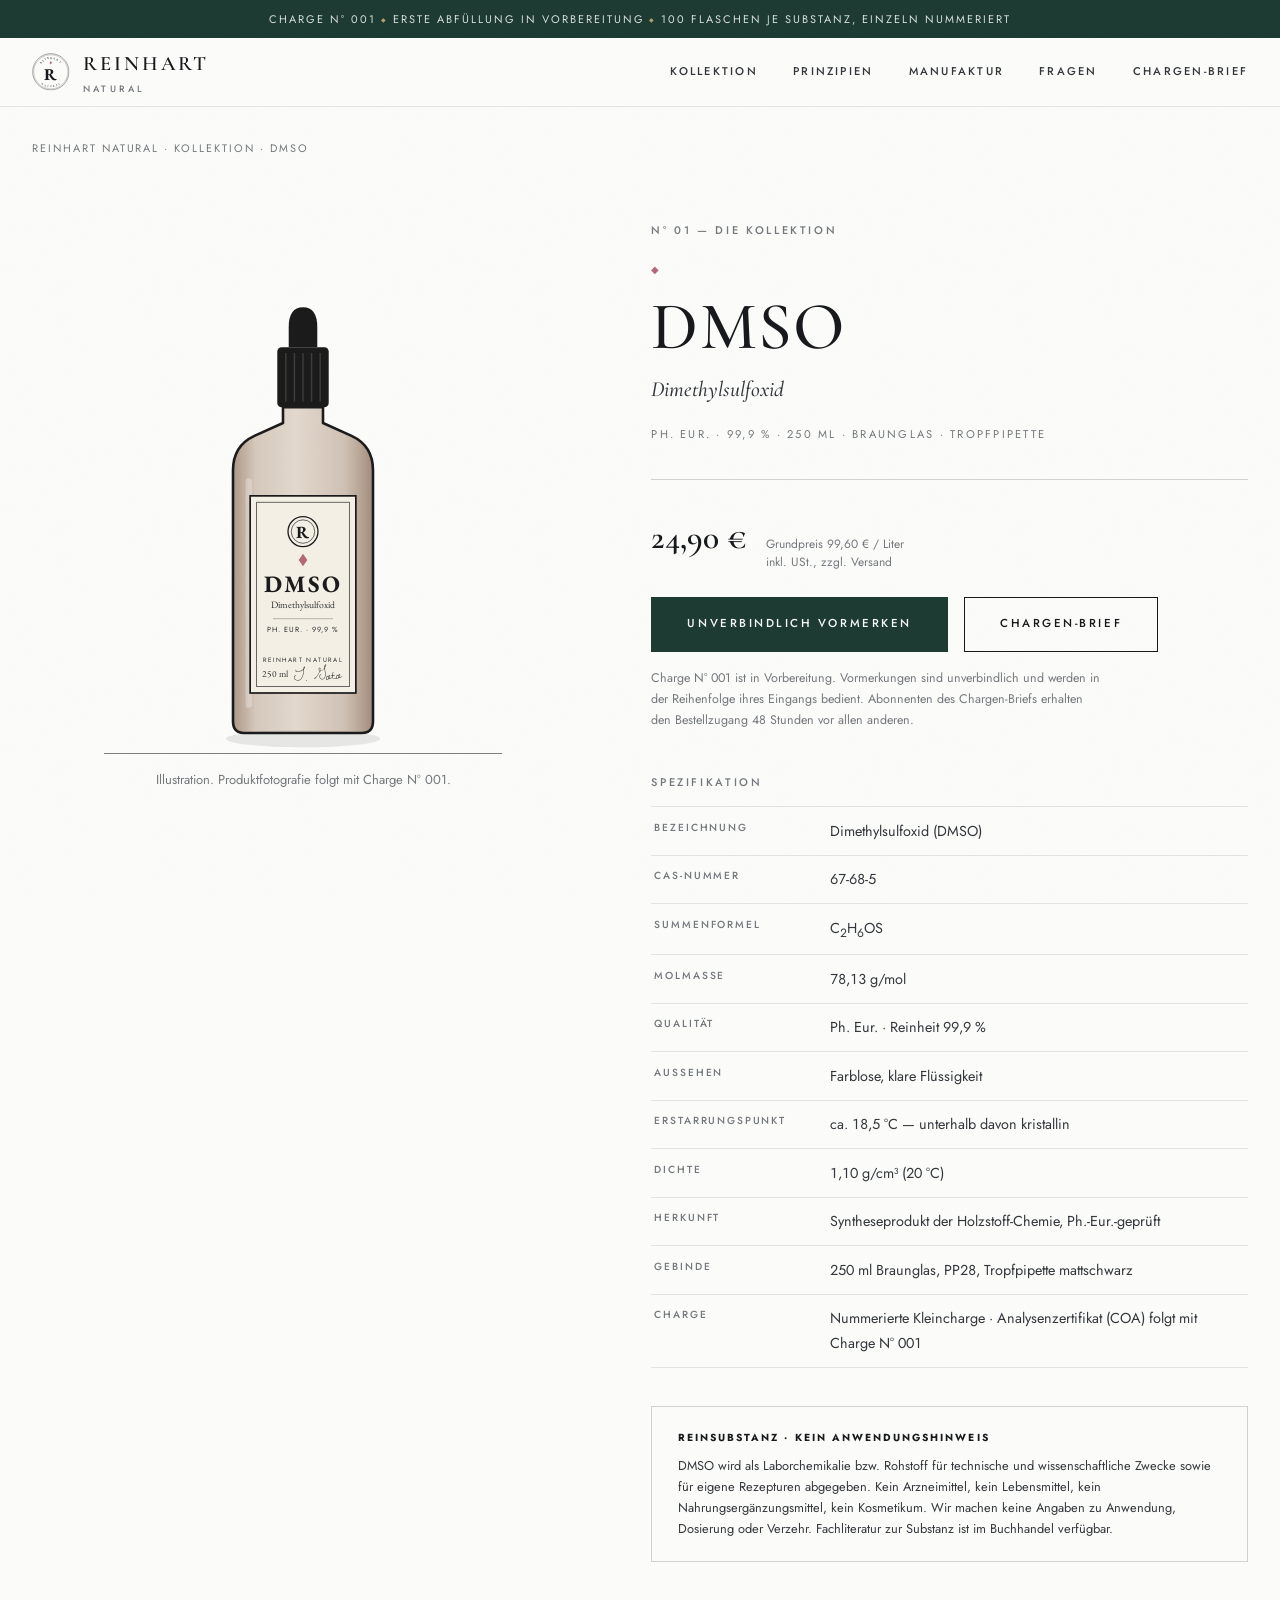
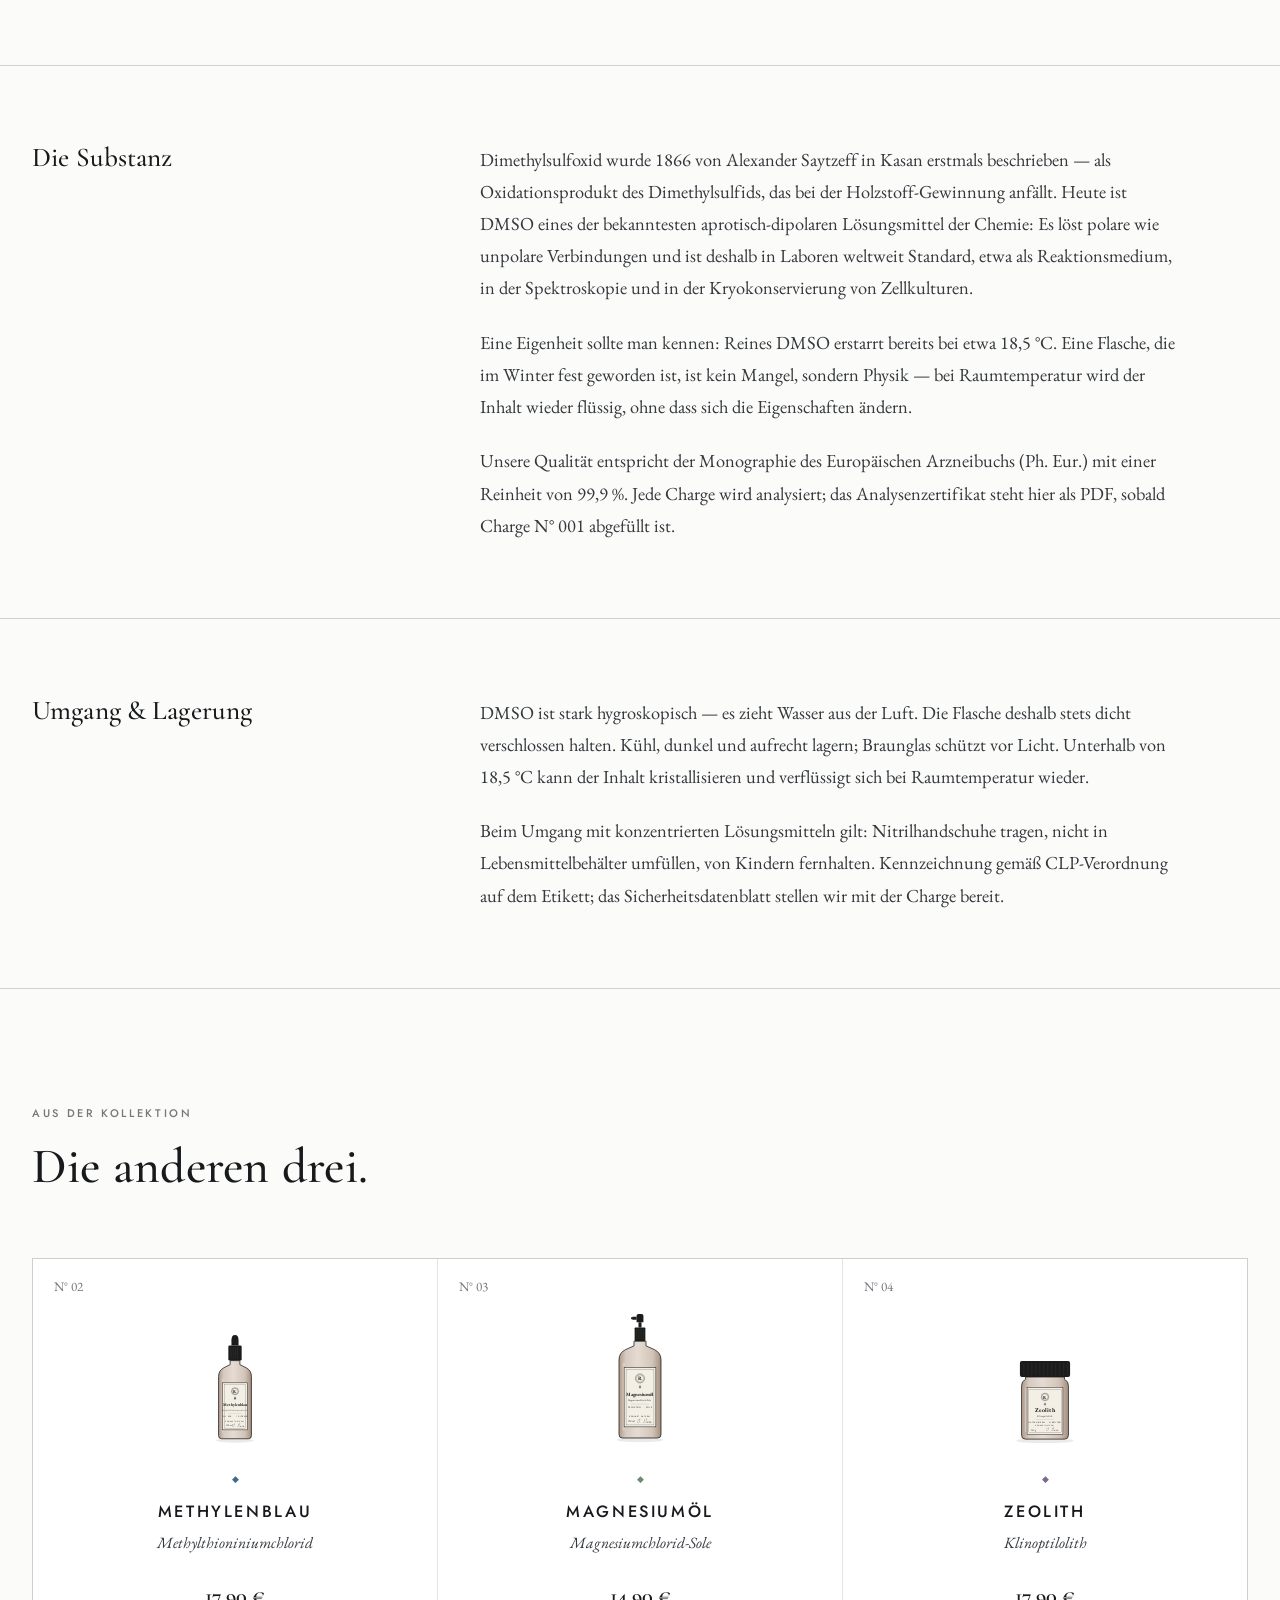
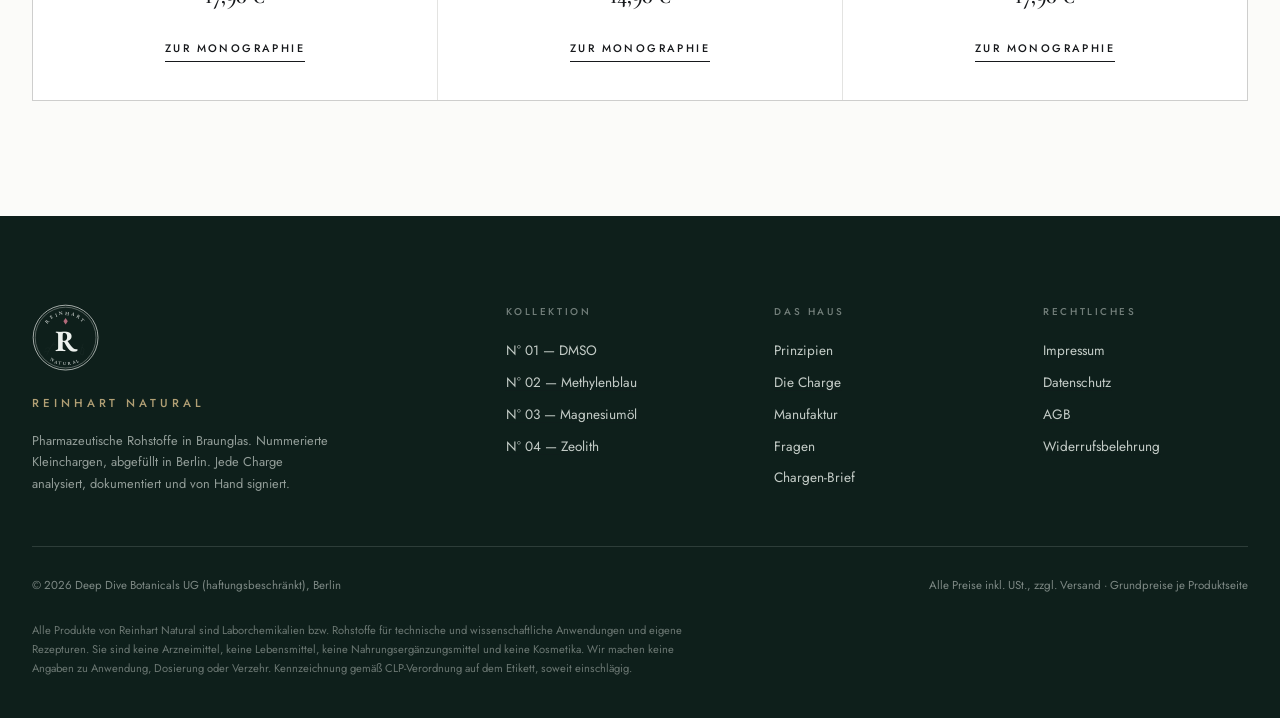
==== commit ca1711ca: "Design-Overhaul: Porzellanweiß, Apothekergrün, neue Typografie - Farbwelt komplett neu: Porzellanwei" ====
--- a/produkte/dmso.html
+++ b/produkte/dmso.html
@@ -93,10 +93,10 @@
     <text x="95" y="223" text-anchor="middle" style="font-family:'EB Garamond',Georgia,serif;font-weight:700;letter-spacing:0.08em" font-size="16.5" fill="#1b1b1b">DMSO</text>
     <text x="95" y="234.5" text-anchor="middle" style="font-family:'EB Garamond',Georgia,serif" font-size="6.8" fill="#2f3133">Dimethylsulfoxid</text>
     <line x1="74" y1="242" x2="116" y2="242" stroke="#1b1b1b" stroke-width="0.5" opacity="0.4"/>
-    <text x="95" y="251.5" text-anchor="middle" style="font-family:Inter,Arial,sans-serif;letter-spacing:0.14em" font-size="5.2" fill="#2f3133">PH. EUR. · 99,9 %</text>
+    <text x="95" y="251.5" text-anchor="middle" style="font-family:Jost,Arial,sans-serif;letter-spacing:0.14em" font-size="5.2" fill="#2f3133">PH. EUR. · 99,9 %</text>
     <text x="66" y="283" style="font-family:'EB Garamond',Georgia,serif" font-size="6.6" fill="#2f3133">250 ml</text>
     <text x="122" y="284" text-anchor="end" transform="rotate(-3 122 284)" style="font-family:'Dawning of a New Day',cursive" font-size="11" fill="#1b1b1b">T. Goto</text>
-    <text x="95" y="272" text-anchor="middle" style="font-family:Inter,Arial,sans-serif;letter-spacing:0.22em" font-size="4.4" fill="#2f3133">REINHART NATURAL</text>
+    <text x="95" y="272" text-anchor="middle" style="font-family:Jost,Arial,sans-serif;letter-spacing:0.22em" font-size="4.4" fill="#2f3133">REINHART NATURAL</text>
   </symbol>
 
   <!-- Methylenblau — 100 ml, Tropfpipette -->
@@ -120,23 +120,24 @@
     <text x="75" y="181" text-anchor="middle" style="font-family:'EB Garamond',Georgia,serif;font-weight:700" font-size="9.2" fill="#1b1b1b">Methylenblau</text>
     <text x="75" y="190.5" text-anchor="middle" style="font-family:'EB Garamond',Georgia,serif" font-size="4.7" fill="#2f3133">Methylthioniniumchlorid</text>
     <line x1="60" y1="197" x2="90" y2="197" stroke="#1b1b1b" stroke-width="0.45" opacity="0.4"/>
-    <text x="75" y="205" text-anchor="middle" style="font-family:Inter,Arial,sans-serif;letter-spacing:0.08em" font-size="4.2" fill="#2f3133">PH. EUR. · 1 % LÖSUNG</text>
+    <text x="75" y="205" text-anchor="middle" style="font-family:Jost,Arial,sans-serif;letter-spacing:0.08em" font-size="4.2" fill="#2f3133">PH. EUR. · 1 % LÖSUNG</text>
     <text x="54" y="226" style="font-family:'EB Garamond',Georgia,serif" font-size="5.6" fill="#2f3133">100 ml</text>
     <text x="97" y="227" text-anchor="end" transform="rotate(-3 97 227)" style="font-family:'Dawning of a New Day',cursive" font-size="9" fill="#1b1b1b">T. Goto</text>
-    <text x="75" y="217" text-anchor="middle" style="font-family:Inter,Arial,sans-serif;letter-spacing:0.2em" font-size="3.7" fill="#2f3133">REINHART NATURAL</text>
+    <text x="75" y="217" text-anchor="middle" style="font-family:Jost,Arial,sans-serif;letter-spacing:0.2em" font-size="3.7" fill="#2f3133">REINHART NATURAL</text>
   </symbol>
 
   <!-- Magnesiumöl — 250 ml, Feinzerstäuber -->
   <symbol id="flasche-mgo" viewBox="0 0 190 336">
     <ellipse cx="95" cy="326" rx="54" ry="6" fill="#1b1b1b" opacity="0.09"/>
-    <rect x="83" y="34" width="24" height="24" rx="2" fill="#1b1b1b"/>
-    <rect x="72" y="39" width="11" height="7" rx="1" fill="#1b1b1b"/>
-    <rect x="90" y="58" width="10" height="14" fill="#1b1b1b"/>
-    <rect x="79" y="72" width="32" height="24" rx="2.5" fill="#1b1b1b"/>
-    <g stroke="#f3efe4" stroke-width="1" opacity="0.16">
-      <line x1="85" y1="75" x2="85" y2="93"/><line x1="90" y1="75" x2="90" y2="93"/>
-      <line x1="95" y1="75" x2="95" y2="93"/><line x1="100" y1="75" x2="100" y2="93"/>
-      <line x1="105" y1="75" x2="105" y2="93"/>
+    <path d="M87 52 L87 37 Q87 32.5 91.5 32.5 L98.5 32.5 Q103 32.5 103 37 L103 52 Z" fill="#1b1b1b"/>
+    <path d="M87 39 L78 39 Q76.5 39 76.5 40.5 L76.5 44.5 Q76.5 46 78 46 L87 46 Z" fill="#1b1b1b"/>
+    <rect x="74.2" y="40.1" width="2.6" height="4.8" rx="0.9" fill="#1b1b1b"/>
+    <rect x="91.5" y="52" width="7" height="12" fill="#1b1b1b"/>
+    <path d="M84.5 64 L105.5 64 Q107.5 64 107.5 66 L107.5 94 Q107.5 96 105.5 96 L84.5 96 Q82.5 96 82.5 94 L82.5 66 Q82.5 64 84.5 64 Z" fill="#1b1b1b"/>
+    <g stroke="#f3efe4" stroke-width="0.8" opacity="0.18">
+      <line x1="87" y1="67.5" x2="87" y2="92.5"/><line x1="91" y1="67.5" x2="91" y2="92.5"/>
+      <line x1="95" y1="67.5" x2="95" y2="92.5"/><line x1="99" y1="67.5" x2="99" y2="92.5"/>
+      <line x1="103" y1="67.5" x2="103" y2="92.5"/>
     </g>
     <path d="M54 322 Q46 322 46 314 L46 140 Q46 123 61 116 L81 107 L81 96 L109 96 L109 107 L129 116 Q144 123 144 140 L144 314 Q144 322 136 322 Z"
           fill="url(#amber)" stroke="#1b1b1b" stroke-width="1.8" stroke-linejoin="round"/>
@@ -150,10 +151,10 @@
     <text x="95" y="223" text-anchor="middle" style="font-family:'EB Garamond',Georgia,serif;font-weight:700" font-size="11.5" fill="#1b1b1b">Magnesiumöl</text>
     <text x="95" y="235" text-anchor="middle" style="font-family:'EB Garamond',Georgia,serif" font-size="6" fill="#2f3133">Magnesiumchlorid-Sole</text>
     <line x1="74" y1="243" x2="116" y2="243" stroke="#1b1b1b" stroke-width="0.5" opacity="0.4"/>
-    <text x="95" y="252.5" text-anchor="middle" style="font-family:Inter,Arial,sans-serif;letter-spacing:0.14em" font-size="5" fill="#2f3133">ZECHSTEIN · SOLE</text>
+    <text x="95" y="252.5" text-anchor="middle" style="font-family:Jost,Arial,sans-serif;letter-spacing:0.14em" font-size="5" fill="#2f3133">ZECHSTEIN · SOLE</text>
     <text x="66" y="285" style="font-family:'EB Garamond',Georgia,serif" font-size="6.6" fill="#2f3133">250 ml</text>
     <text x="122" y="286" text-anchor="end" transform="rotate(-3 122 286)" style="font-family:'Dawning of a New Day',cursive" font-size="11" fill="#1b1b1b">T. Goto</text>
-    <text x="95" y="273" text-anchor="middle" style="font-family:Inter,Arial,sans-serif;letter-spacing:0.22em" font-size="4.4" fill="#2f3133">REINHART NATURAL</text>
+    <text x="95" y="273" text-anchor="middle" style="font-family:Jost,Arial,sans-serif;letter-spacing:0.22em" font-size="4.4" fill="#2f3133">REINHART NATURAL</text>
   </symbol>
 
   <!-- Zeolith — 250 g, Schraubglas -->
@@ -180,8 +181,8 @@
     <text x="115" y="166" text-anchor="middle" style="font-family:'EB Garamond',Georgia,serif;font-weight:700;letter-spacing:0.04em" font-size="15" fill="#1b1b1b">Zeolith</text>
     <text x="115" y="177.5" text-anchor="middle" style="font-family:'EB Garamond',Georgia,serif" font-size="6.6" fill="#2f3133">Klinoptilolith</text>
     <line x1="92" y1="184.5" x2="138" y2="184.5" stroke="#1b1b1b" stroke-width="0.5" opacity="0.4"/>
-    <text x="115" y="193" text-anchor="middle" style="font-family:Inter,Arial,sans-serif;letter-spacing:0.14em" font-size="4.9" fill="#2f3133">NATURMINERAL · MIKROFEIN</text>
-    <text x="115" y="202" text-anchor="middle" style="font-family:Inter,Arial,sans-serif;letter-spacing:0.2em" font-size="4.1" fill="#2f3133">REINHART NATURAL</text>
+    <text x="115" y="193" text-anchor="middle" style="font-family:Jost,Arial,sans-serif;letter-spacing:0.14em" font-size="4.9" fill="#2f3133">NATURMINERAL · MIKROFEIN</text>
+    <text x="115" y="202" text-anchor="middle" style="font-family:Jost,Arial,sans-serif;letter-spacing:0.2em" font-size="4.1" fill="#2f3133">REINHART NATURAL</text>
     <text x="80" y="212.5" style="font-family:'EB Garamond',Georgia,serif" font-size="6.4" fill="#2f3133">250 g</text>
     <text x="150" y="213" text-anchor="end" transform="rotate(-3 150 213)" style="font-family:'Dawning of a New Day',cursive" font-size="10" fill="#1b1b1b">T. Goto</text>
   </symbol>
@@ -192,7 +193,7 @@
 <header class="site-header">
   <div class="wrap header-inner">
     <a class="brand" href="../index.html" aria-label="Reinhart Natural — Startseite">
-      <svg style="color:#1b1b1b"><use href="#siegel"/></svg>
+      <svg style="color:#17191c"><use href="#siegel"/></svg>
       <span class="brand-name">Reinhart<span>Natural</span></span>
     </a>
     <button class="nav-toggle" aria-expanded="false" aria-controls="hauptnavigation" aria-label="Navigation öffnen">
@@ -345,10 +346,10 @@
   <div class="wrap">
     <div class="footer-grid">
       <div class="footer-brand">
-        <svg style="color:#f3efe4"><use href="#siegel"/></svg>
+        <svg style="color:#edf1ee"><use href="#siegel"/></svg>
         <div class="wordmark">Reinhart Natural</div>
         <p>Pharmazeutische Rohstoffe in Braunglas. Nummerierte Kleinchargen, abgefüllt in Berlin.
-          Apotheke · Avantgarde · Alchemie.</p>
+          Jede Charge analysiert, dokumentiert und von Hand signiert.</p>
       </div>
       <div class="footer-col">
         <h4>Kollektion</h4>
--- a/assets/css/style.css
+++ b/assets/css/style.css
@@ -1,8 +1,8 @@
 /* ============================================================
    REINHART NATURAL — reinhartnatural.de
-   Apotheke · Avantgarde · Alchemie
-   Design-System nach Brandkit: Papier-Ivory, Tintenschwarz,
-   EB Garamond + Inter, scharfe Kanten, ein Diamant pro Produkt.
+   Design-System: Porzellanweiß, Tintenschwarz, Apothekergrün.
+   Cormorant Garamond (Display) + EB Garamond (Text) + Jost (UI),
+   scharfe Kanten, Messing nur als Detail, ein Diamant pro Produkt.
    ============================================================ */
 
 /* ---------- Schriften (selbst gehostet, DSGVO-konform) ---------- */
@@ -22,11 +22,25 @@
   src: url("../fonts/ebgaramond-italic-latin.woff2") format("woff2");
 }
 @font-face {
-  font-family: "Inter";
+  font-family: "Cormorant Garamond";
+  font-style: normal;
+  font-weight: 300 700;
+  font-display: swap;
+  src: url("../fonts/cormorant-latin.woff2") format("woff2");
+}
+@font-face {
+  font-family: "Cormorant Garamond";
+  font-style: italic;
+  font-weight: 300 700;
+  font-display: swap;
+  src: url("../fonts/cormorant-italic-latin.woff2") format("woff2");
+}
+@font-face {
+  font-family: "Jost";
   font-style: normal;
   font-weight: 100 900;
   font-display: swap;
-  src: url("../fonts/inter-latin.woff2") format("woff2");
+  src: url("../fonts/jost-latin.woff2") format("woff2");
 }
 @font-face {
   font-family: "Dawning of a New Day";
@@ -39,25 +53,32 @@
 /* ---------- Token ---------- */
 
 :root {
-  --ink: #1b1b1b;          /* Tintenschwarz */
-  --coal: #2f3133;         /* Kohlegrau */
-  --stone: #6a6d6e;        /* Steingrau */
-  --ivory: #f3efe4;        /* Papier Ivory */
-  --parchment: #e7dcc3;    /* Pergament Beige */
-  --gold: #c1a36a;         /* Altgold */
-  --deepsea: #1e3a45;      /* Tiefsee */
+  --ink: #17191c;          /* Tintenschwarz, kühl */
+  --coal: #34383d;         /* Anthrazit */
+  --stone: #74787d;        /* kühles Steingrau */
+  --porcelain: #fbfbf9;    /* Porzellanweiß — Seitengrund */
+  --paper: #ffffff;        /* reines Weiß — Karten */
+  --mist: #f0f1ee;         /* helle Wechselfläche */
+  --pine: #1d3b33;         /* Apothekergrün — Hauptakzent */
+  --abyss: #0e1f1b;        /* Schwarzgrün — Footer */
+  --gold: #b2a075;         /* Messing — nur für Details */
 
   --rosa: #b26a7a;         /* DMSO */
   --blau: #3e6a8e;         /* Methylenblau */
   --gruen: #6f8a70;        /* Magnesiumöl */
   --violett: #7b6a8a;      /* Zeolith */
 
-  --hairline: rgba(27, 27, 27, 0.22);
-  --hairline-soft: rgba(27, 27, 27, 0.12);
+  --hairline: rgba(23, 25, 28, 0.18);
+  --hairline-soft: rgba(23, 25, 28, 0.1);
   --amber: #7a4f2c;        /* Braunglas-Ton für Illustrationen */
 
+  /* Aliase für Bestandsregeln */
+  --ivory: var(--porcelain);
+  --parchment: var(--mist);
+
+  --serif-display: "Cormorant Garamond", "EB Garamond", "Garamond", Georgia, serif;
   --serif: "EB Garamond", "Garamond", "Georgia", serif;
-  --sans: "Inter", "Helvetica Neue", Arial, sans-serif;
+  --sans: "Jost", "Avenir Next", "Century Gothic", Arial, sans-serif;
   --hand: "Dawning of a New Day", cursive;
 
   --w-wide: 76rem;
@@ -97,7 +118,7 @@
   inset: 0;
   z-index: 0;
   pointer-events: none;
-  opacity: 0.5;
+  opacity: 0.22;
   background-image: url("data:image/svg+xml,%3Csvg xmlns='http://www.w3.org/2000/svg' width='240' height='240'%3E%3Cfilter id='n'%3E%3CfeTurbulence type='fractalNoise' baseFrequency='0.85' numOctaves='2' stitchTiles='stitch'/%3E%3CfeColorMatrix type='saturate' values='0'/%3E%3CfeComponentTransfer%3E%3CfeFuncA type='linear' slope='0.05'/%3E%3C/feComponentTransfer%3E%3C/filter%3E%3Crect width='240' height='240' filter='url(%23n)'/%3E%3C/svg%3E");
 }
 
@@ -109,7 +130,7 @@
 }
 
 ::selection {
-  background: rgba(178, 106, 122, 0.25);
+  background: rgba(29, 59, 51, 0.16);
 }
 
 img,
@@ -159,27 +180,32 @@
 
 /* ---------- Typografie ---------- */
 
-h1, h2, h3,
+h1, h2,
 .display {
-  font-family: var(--serif);
-  font-weight: 600;
-  line-height: 1.12;
+  font-family: var(--serif-display);
+  font-weight: 520;
+  line-height: 1.08;
   letter-spacing: 0.005em;
   color: var(--ink);
 }
 
 .display {
-  font-size: clamp(2.9rem, 7vw, 5.4rem);
-  font-weight: 550;
+  font-size: clamp(3rem, 7.4vw, 5.9rem);
+  font-weight: 480;
 }
 
 h2 {
-  font-size: clamp(1.9rem, 3.4vw, 2.6rem);
+  font-size: clamp(2.2rem, 4vw, 3.1rem);
+  font-weight: 520;
 }
 
 h3 {
-  font-size: 1.3rem;
-  font-weight: 600;
+  font-family: var(--sans);
+  font-size: 0.98rem;
+  font-weight: 500;
+  letter-spacing: 0.14em;
+  text-transform: uppercase;
+  color: var(--ink);
 }
 
 .lede {
@@ -219,7 +245,7 @@
 .eyebrow .dia {
   font-size: 0.55em;
   vertical-align: 0.22em;
-  color: var(--ink);
+  color: var(--gold);
 }
 
 .small {
@@ -308,51 +334,53 @@
 }
 
 .btn:hover {
-  background: var(--ink);
-  color: var(--ivory);
+  background: var(--pine);
+  border-color: var(--pine);
+  color: #f5f7f4;
 }
 
 .btn-solid {
-  background: var(--ink);
-  color: var(--ivory);
+  background: var(--pine);
+  border-color: var(--pine);
+  color: #f5f7f4;
 }
 
 .btn-solid:hover {
-  background: var(--coal);
-  border-color: var(--coal);
-  color: var(--ivory);
+  background: #16302a;
+  border-color: #16302a;
+  color: #f5f7f4;
 }
 
 /* ---------- Ankündigung + Header ---------- */
 
 .annonce {
-  background: var(--parchment);
-  border-bottom: 1px solid var(--hairline-soft);
+  background: var(--pine);
   text-align: center;
-  padding: 0.55rem 1rem;
+  padding: 0.6rem 1rem;
   font-size: 0.6875rem;
   letter-spacing: 0.18em;
   text-transform: uppercase;
-  color: var(--coal);
+  color: rgba(244, 246, 243, 0.88);
 }
 
 .annonce .dia {
   font-size: 0.55em;
   vertical-align: 0.22em;
+  color: var(--gold);
 }
 
 .site-header {
   position: sticky;
   top: 0;
   z-index: 50;
-  background: rgba(243, 239, 228, 0.92);
+  background: rgba(251, 251, 249, 0.92);
   backdrop-filter: blur(8px);
   border-bottom: 1px solid var(--hairline-soft);
   transition: box-shadow 0.3s ease;
 }
 
 .site-header.scrolled {
-  box-shadow: 0 1px 0 var(--hairline), 0 8px 24px rgba(27, 27, 27, 0.05);
+  box-shadow: 0 1px 0 var(--hairline), 0 8px 24px rgba(14, 31, 27, 0.05);
 }
 
 .header-inner {
@@ -376,8 +404,8 @@
 }
 
 .brand-name {
-  font-family: var(--serif);
-  font-size: 1.18rem;
+  font-family: var(--serif-display);
+  font-size: 1.28rem;
   font-weight: 600;
   letter-spacing: 0.14em;
   text-transform: uppercase;
@@ -443,27 +471,13 @@
   margin: 0 auto 2.4rem;
 }
 
+.hero .eyebrow {
+  display: block;
+  margin-bottom: 1.7rem;
+}
+
 .hero .display {
-  margin-bottom: 1.6rem;
-}
-
-.tagline {
-  font-family: var(--sans);
-  font-size: 0.78rem;
-  font-weight: 500;
-  letter-spacing: 0.3em;
-  text-transform: uppercase;
-  color: var(--coal);
-  display: flex;
-  align-items: center;
-  justify-content: center;
-  gap: 1.1rem;
-  flex-wrap: wrap;
-}
-
-.tagline .dia {
-  font-size: 0.5em;
-  color: var(--rosa);
+  margin-bottom: 0;
 }
 
 .hero-claim {
@@ -524,7 +538,7 @@
 }
 
 .product-card {
-  background: var(--ivory);
+  background: var(--paper);
   padding: 2.6rem 1.8rem 2.4rem;
   text-align: center;
   display: flex;
@@ -535,7 +549,7 @@
 }
 
 .product-card:hover {
-  background: #f7f4ea;
+  background: #f4f5f2;
 }
 
 .product-card .no {
@@ -575,9 +589,9 @@
 }
 
 .product-card h3 {
-  font-size: 1.45rem;
-  font-weight: 650;
-  letter-spacing: 0.04em;
+  font-size: 1.02rem;
+  font-weight: 500;
+  letter-spacing: 0.16em;
 }
 
 .product-card .chem {
@@ -597,8 +611,8 @@
 }
 
 .product-card .price {
-  font-family: var(--serif);
-  font-size: 1.25rem;
+  font-family: var(--serif-display);
+  font-size: 1.4rem;
   font-weight: 600;
   margin-top: 1.3rem;
 }
@@ -635,17 +649,17 @@
 }
 
 .principle .num {
-  font-family: var(--serif);
-  font-size: 2.6rem;
-  font-weight: 500;
+  font-family: var(--serif-display);
+  font-size: 2.8rem;
+  font-weight: 450;
   color: var(--ink);
   font-feature-settings: "onum";
   line-height: 1;
 }
 
 .principle h3 {
-  margin: 1.1rem 0 0.7rem;
-  font-size: 1.35rem;
+  margin: 1.2rem 0 0.8rem;
+  font-size: 0.92rem;
 }
 
 .principle p {
@@ -655,8 +669,8 @@
 }
 
 .pullquote {
-  font-family: var(--serif);
-  font-size: clamp(1.6rem, 3vw, 2.3rem);
+  font-family: var(--serif-display);
+  font-size: clamp(1.8rem, 3.2vw, 2.6rem);
   font-weight: 500;
   font-style: italic;
   text-align: center;
@@ -668,8 +682,46 @@
 /* ---------- Charge ---------- */
 
 .charge {
-  background: var(--parchment);
-  border-block: 1px solid var(--hairline-soft);
+  background: var(--pine);
+  color: rgba(244, 246, 243, 0.82);
+}
+
+.charge h2 {
+  color: #f7f8f5;
+}
+
+.charge .eyebrow {
+  color: rgba(244, 246, 243, 0.55);
+}
+
+.charge .lede {
+  color: rgba(244, 246, 243, 0.75);
+}
+
+.charge .small {
+  color: rgba(244, 246, 243, 0.55);
+}
+
+.charge .btn {
+  border-color: rgba(244, 246, 243, 0.6);
+  color: #f5f7f4;
+}
+
+.charge .btn:hover {
+  background: rgba(244, 246, 243, 0.12);
+  border-color: #f5f7f4;
+}
+
+.charge .btn-solid {
+  background: #f7f8f5;
+  border-color: #f7f8f5;
+  color: var(--pine);
+}
+
+.charge .btn-solid:hover {
+  background: #ffffff;
+  border-color: #ffffff;
+  color: var(--pine);
 }
 
 .charge-grid {
@@ -681,16 +733,13 @@
 
 .lot-stamp {
   justify-self: center;
-  border: 2px solid var(--ink);
-  outline: 1px solid var(--ink);
+  border: 2px solid rgba(244, 246, 243, 0.9);
+  outline: 1px solid rgba(244, 246, 243, 0.9);
   outline-offset: 4px;
   padding: 2.1rem 2.6rem;
   text-align: center;
   transform: rotate(-2.5deg);
-  color: var(--ink);
-  opacity: 0.85;
-  background:
-    radial-gradient(ellipse at 30% 20%, rgba(243, 239, 228, 0.35), transparent 60%);
+  color: #f5f7f4;
 }
 
 .lot-stamp .lot-no {
@@ -718,19 +767,20 @@
   display: flex;
   gap: 1rem;
   padding: 0.85rem 0;
-  border-top: 1px solid var(--hairline-soft);
+  border-top: 1px solid rgba(244, 246, 243, 0.16);
   font-size: 0.92rem;
-  color: var(--coal);
+  color: rgba(244, 246, 243, 0.78);
 }
 
 .charge-facts li:last-child {
-  border-bottom: 1px solid var(--hairline-soft);
+  border-bottom: 1px solid rgba(244, 246, 243, 0.16);
 }
 
 .charge-facts .dia {
   flex: none;
   font-size: 0.5rem;
   line-height: 2.6;
+  color: var(--gold);
 }
 
 /* ---------- Manufaktur ---------- */
@@ -810,8 +860,8 @@
   justify-content: space-between;
   gap: 2rem;
   padding: 1.35rem 0.2rem;
-  font-family: var(--serif);
-  font-size: 1.22rem;
+  font-family: var(--serif-display);
+  font-size: 1.38rem;
   font-weight: 600;
 }
 
@@ -864,19 +914,19 @@
 /* ---------- Footer ---------- */
 
 .site-footer {
-  background: var(--ink);
-  color: rgba(243, 239, 228, 0.82);
+  background: var(--abyss);
+  color: rgba(235, 241, 237, 0.82);
   padding: clamp(3.5rem, 7vw, 5.5rem) 0 2.5rem;
   font-size: 0.85rem;
 }
 
 .site-footer a {
-  color: rgba(243, 239, 228, 0.82);
+  color: rgba(235, 241, 237, 0.82);
   transition: color 0.2s ease;
 }
 
 .site-footer a:hover {
-  color: var(--ivory);
+  color: #ffffff;
 }
 
 .footer-grid {
@@ -906,7 +956,7 @@
   max-width: 24em;
   font-size: 0.8rem;
   line-height: 1.7;
-  color: rgba(243, 239, 228, 0.6);
+  color: rgba(235, 241, 237, 0.6);
 }
 
 .footer-col h4 {
@@ -915,7 +965,7 @@
   font-weight: 500;
   letter-spacing: 0.26em;
   text-transform: uppercase;
-  color: rgba(243, 239, 228, 0.45);
+  color: rgba(235, 241, 237, 0.45);
   margin-bottom: 1.1rem;
 }
 
@@ -928,21 +978,21 @@
 }
 
 .footer-legal {
-  border-top: 1px solid rgba(243, 239, 228, 0.15);
+  border-top: 1px solid rgba(235, 241, 237, 0.14);
   padding-top: 1.8rem;
   display: flex;
   flex-wrap: wrap;
   gap: 1rem 2rem;
   justify-content: space-between;
   font-size: 0.72rem;
-  color: rgba(243, 239, 228, 0.5);
+  color: rgba(235, 241, 237, 0.5);
 }
 
 .footer-disclaimer {
   margin-top: 1.6rem;
   font-size: 0.7rem;
   line-height: 1.7;
-  color: rgba(243, 239, 228, 0.42);
+  color: rgba(235, 241, 237, 0.42);
   max-width: 60em;
 }
 
@@ -1005,14 +1055,15 @@
 }
 
 .product-info h1 {
-  font-size: clamp(2.6rem, 5vw, 3.8rem);
-  font-weight: 650;
+  font-size: clamp(2.8rem, 5.4vw, 4.2rem);
+  font-weight: 520;
   letter-spacing: 0.02em;
   line-height: 1.05;
 }
 
 .product-info .chem {
-  font-family: var(--serif);
+  font-family: var(--serif-display);
+  font-weight: 500;
   font-style: italic;
   font-size: 1.35rem;
   color: var(--coal);
@@ -1038,7 +1089,7 @@
 }
 
 .price-row .price {
-  font-family: var(--serif);
+  font-family: var(--serif-display);
   font-size: 2.1rem;
   font-weight: 600;
 }
@@ -1170,7 +1221,7 @@
 }
 
 .legal-page h2 {
-  font-size: 1.35rem;
+  font-size: 1.55rem;
   margin: 2.5rem 0 0.8rem;
 }
 
@@ -1187,14 +1238,14 @@
 }
 
 .placeholder {
-  background: rgba(193, 163, 106, 0.18);
+  background: rgba(178, 160, 117, 0.16);
   border: 1px dashed var(--gold);
   padding: 0.05rem 0.4rem;
 }
 
 .todo-banner {
   border: 1px dashed var(--gold);
-  background: rgba(193, 163, 106, 0.1);
+  background: rgba(178, 160, 117, 0.1);
   padding: 1rem 1.3rem;
   font-size: 0.8rem;
   color: var(--coal);
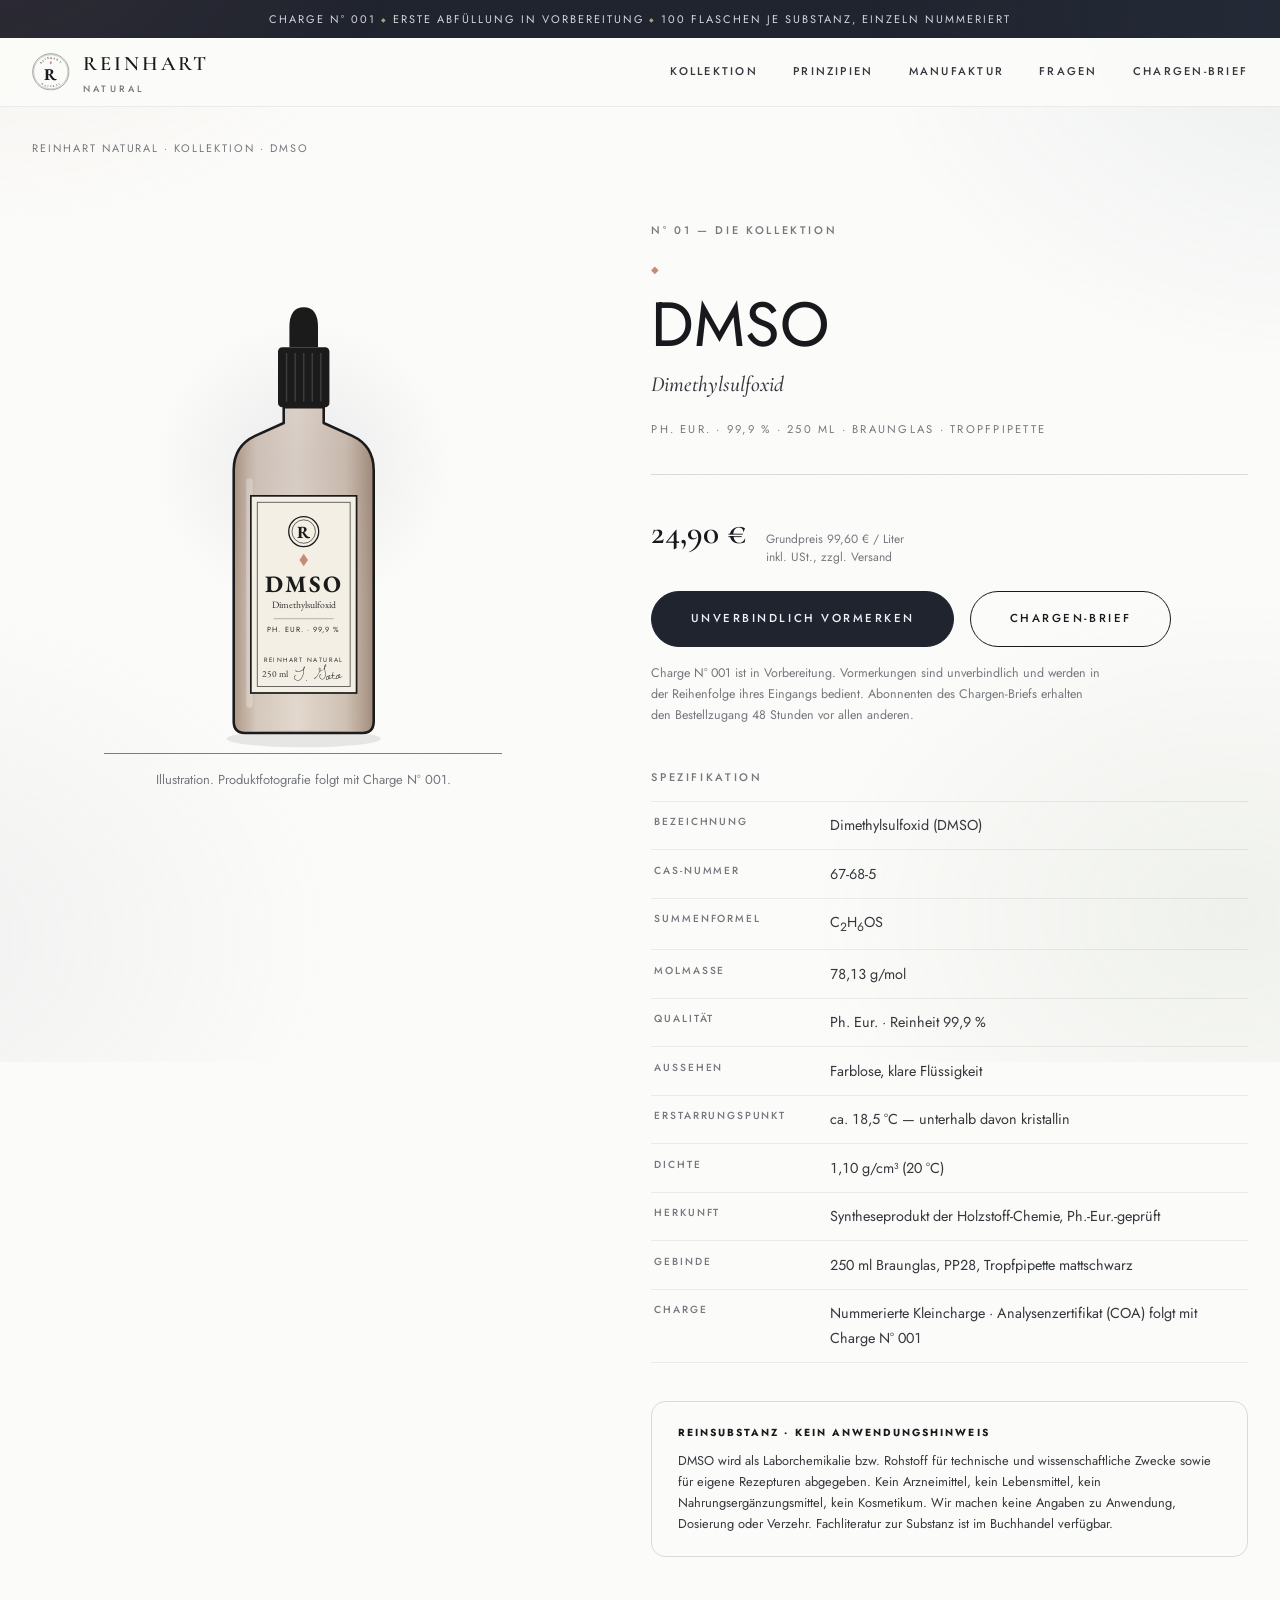
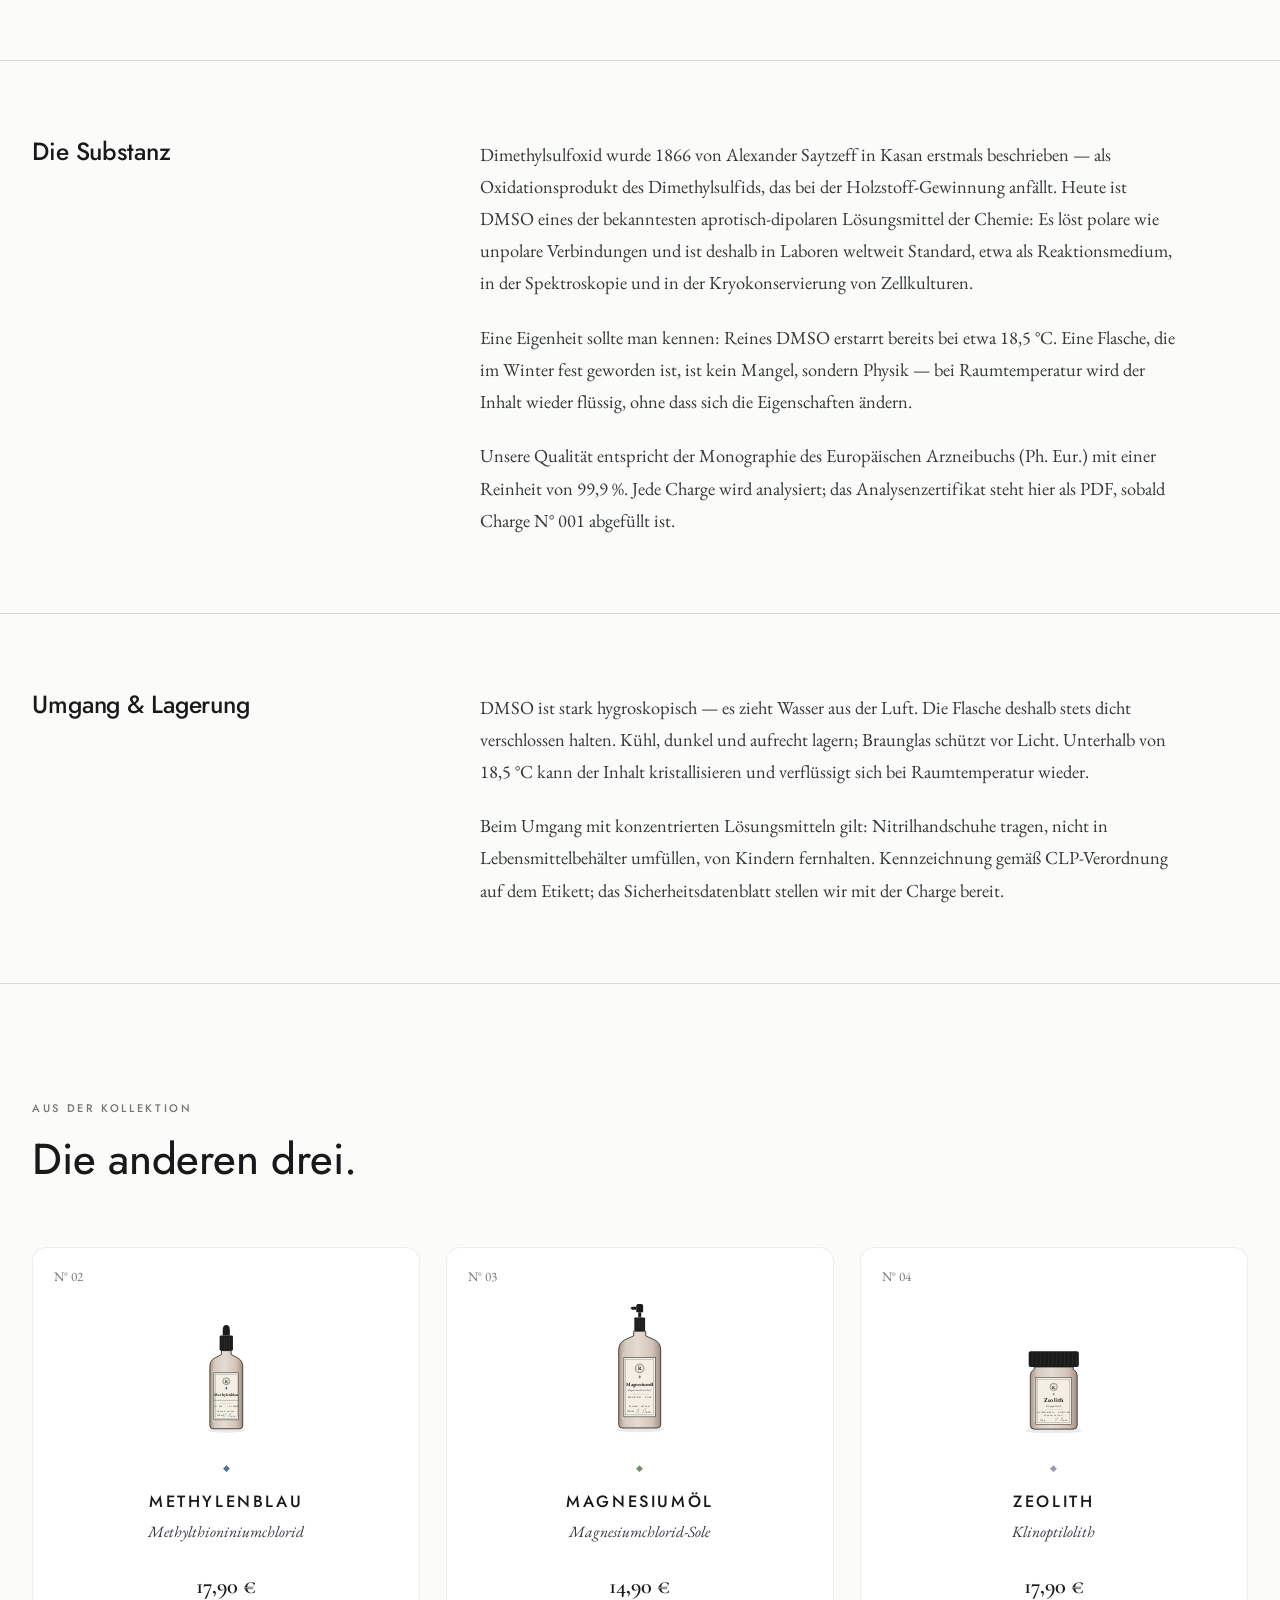
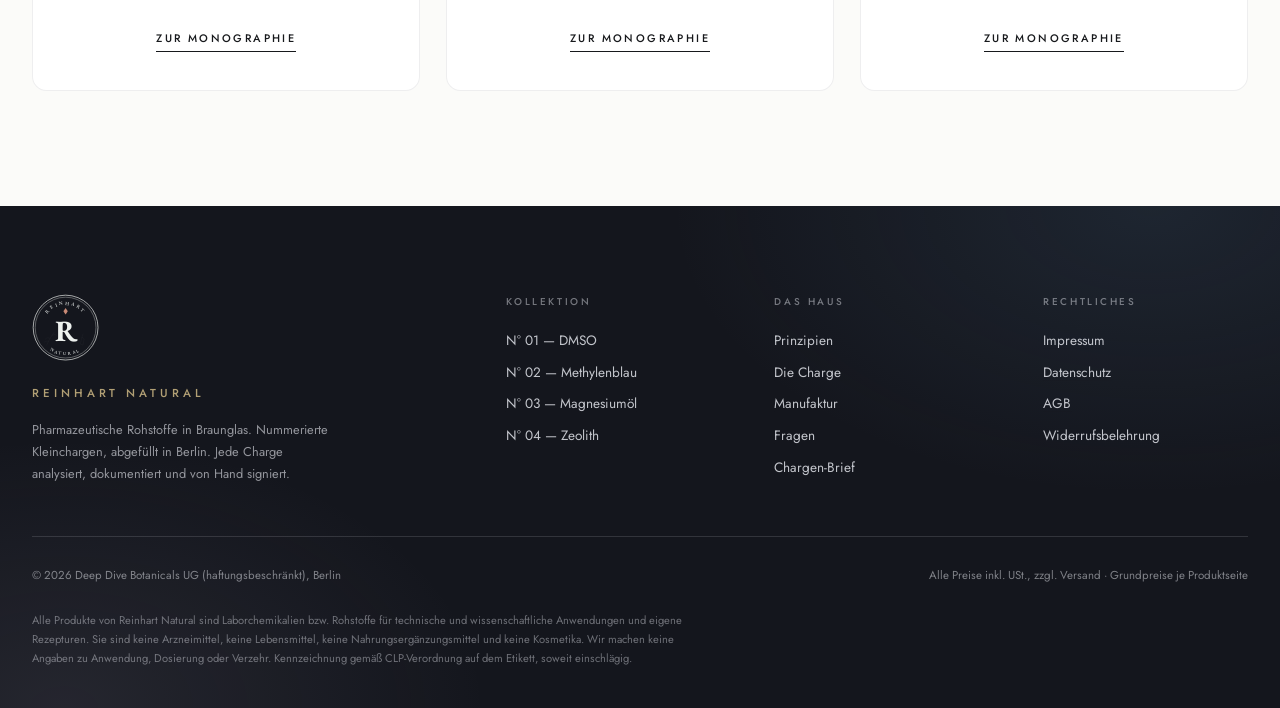
==== commit 35863ec0: "Kreativ-Sprint: Fluide Alchemie — Asymmetrie, Substanzfarben, Mesh - Farbwelt: die vier Substanzen t" ====
--- a/produkte/dmso.html
+++ b/produkte/dmso.html
@@ -67,7 +67,7 @@
     <text style="font-family:'EB Garamond',Georgia,serif;font-weight:500;letter-spacing:0.42em" font-size="13" fill="currentColor">
       <textPath href="#arc-unten" startOffset="50%" text-anchor="middle">NATURAL</textPath>
     </text>
-    <path d="M100 42 l 6.5 9.5 -6.5 9.5 -6.5 -9.5 z" style="fill:var(--d,#b26a7a)"/>
+    <path d="M100 42 l 6.5 9.5 -6.5 9.5 -6.5 -9.5 z" style="fill:var(--d,#c98a76)"/>
     <text x="100" y="141" text-anchor="middle" style="font-family:'EB Garamond',Georgia,serif;font-weight:700" font-size="88" fill="currentColor">R</text>
   </symbol>
 
@@ -89,7 +89,7 @@
     <circle cx="95" cy="181" r="10.5" fill="none" stroke="#1b1b1b" stroke-width="0.9"/>
     <circle cx="95" cy="181" r="8.2" fill="none" stroke="#1b1b1b" stroke-width="0.45"/>
     <text x="95" y="185.5" text-anchor="middle" style="font-family:'EB Garamond',Georgia,serif;font-weight:700" font-size="12" fill="#1b1b1b">R</text>
-    <path d="M95 196.5 l 3 4.4 -3 4.4 -3 -4.4 z" style="fill:var(--d,#b26a7a)"/>
+    <path d="M95 196.5 l 3 4.4 -3 4.4 -3 -4.4 z" style="fill:var(--d,#c98a76)"/>
     <text x="95" y="223" text-anchor="middle" style="font-family:'EB Garamond',Georgia,serif;font-weight:700;letter-spacing:0.08em" font-size="16.5" fill="#1b1b1b">DMSO</text>
     <text x="95" y="234.5" text-anchor="middle" style="font-family:'EB Garamond',Georgia,serif" font-size="6.8" fill="#2f3133">Dimethylsulfoxid</text>
     <line x1="74" y1="242" x2="116" y2="242" stroke="#1b1b1b" stroke-width="0.5" opacity="0.4"/>
@@ -116,7 +116,7 @@
     <circle cx="75" cy="147" r="8" fill="none" stroke="#1b1b1b" stroke-width="0.8"/>
     <circle cx="75" cy="147" r="6.2" fill="none" stroke="#1b1b1b" stroke-width="0.4"/>
     <text x="75" y="150.5" text-anchor="middle" style="font-family:'EB Garamond',Georgia,serif;font-weight:700" font-size="9.5" fill="#1b1b1b">R</text>
-    <path d="M75 159 l 2.6 3.8 -2.6 3.8 -2.6 -3.8 z" style="fill:var(--d,#3e6a8e)"/>
+    <path d="M75 159 l 2.6 3.8 -2.6 3.8 -2.6 -3.8 z" style="fill:var(--d,#517495)"/>
     <text x="75" y="181" text-anchor="middle" style="font-family:'EB Garamond',Georgia,serif;font-weight:700" font-size="9.2" fill="#1b1b1b">Methylenblau</text>
     <text x="75" y="190.5" text-anchor="middle" style="font-family:'EB Garamond',Georgia,serif" font-size="4.7" fill="#2f3133">Methylthioniniumchlorid</text>
     <line x1="60" y1="197" x2="90" y2="197" stroke="#1b1b1b" stroke-width="0.45" opacity="0.4"/>
@@ -147,7 +147,7 @@
     <circle cx="95" cy="183" r="10.5" fill="none" stroke="#1b1b1b" stroke-width="0.9"/>
     <circle cx="95" cy="183" r="8.2" fill="none" stroke="#1b1b1b" stroke-width="0.45"/>
     <text x="95" y="187.5" text-anchor="middle" style="font-family:'EB Garamond',Georgia,serif;font-weight:700" font-size="12" fill="#1b1b1b">R</text>
-    <path d="M95 198.5 l 3 4.4 -3 4.4 -3 -4.4 z" style="fill:var(--d,#6f8a70)"/>
+    <path d="M95 198.5 l 3 4.4 -3 4.4 -3 -4.4 z" style="fill:var(--d,#77906f)"/>
     <text x="95" y="223" text-anchor="middle" style="font-family:'EB Garamond',Georgia,serif;font-weight:700" font-size="11.5" fill="#1b1b1b">Magnesiumöl</text>
     <text x="95" y="235" text-anchor="middle" style="font-family:'EB Garamond',Georgia,serif" font-size="6" fill="#2f3133">Magnesiumchlorid-Sole</text>
     <line x1="74" y1="243" x2="116" y2="243" stroke="#1b1b1b" stroke-width="0.5" opacity="0.4"/>
@@ -177,7 +177,7 @@
     <circle cx="115" cy="128" r="9.5" fill="none" stroke="#1b1b1b" stroke-width="0.9"/>
     <circle cx="115" cy="128" r="7.4" fill="none" stroke="#1b1b1b" stroke-width="0.45"/>
     <text x="115" y="132" text-anchor="middle" style="font-family:'EB Garamond',Georgia,serif;font-weight:700" font-size="11" fill="#1b1b1b">R</text>
-    <path d="M115 142 l 2.9 4.2 -2.9 4.2 -2.9 -4.2 z" style="fill:var(--d,#7b6a8a)"/>
+    <path d="M115 142 l 2.9 4.2 -2.9 4.2 -2.9 -4.2 z" style="fill:var(--d,#9d97ad)"/>
     <text x="115" y="166" text-anchor="middle" style="font-family:'EB Garamond',Georgia,serif;font-weight:700;letter-spacing:0.04em" font-size="15" fill="#1b1b1b">Zeolith</text>
     <text x="115" y="177.5" text-anchor="middle" style="font-family:'EB Garamond',Georgia,serif" font-size="6.6" fill="#2f3133">Klinoptilolith</text>
     <line x1="92" y1="184.5" x2="138" y2="184.5" stroke="#1b1b1b" stroke-width="0.5" opacity="0.4"/>
@@ -215,14 +215,14 @@
 
     <div class="product-hero">
       <div class="product-stage reveal">
-        <svg style="--d:#b26a7a" role="img" aria-label="DMSO im Braunglas, Illustration"><use href="#flasche-dmso"/></svg>
+        <svg viewBox="0 0 190 336" style="--d:#c98a76" role="img" aria-label="DMSO im Braunglas, Illustration"><use href="#flasche-dmso"/></svg>
         <hr class="stage-line">
         <p class="small" style="margin-top:1rem">Illustration. Produktfotografie folgt mit Charge&nbsp;N°&nbsp;001.</p>
       </div>
 
       <div class="product-info">
         <span class="eyebrow" style="display:block;margin-bottom:0.9rem">N° 01 — Die Kollektion</span>
-        <span class="dia" style="color:#b26a7a" aria-hidden="true">◆</span>
+        <span class="dia" style="color:#c98a76" aria-hidden="true">◆</span>
         <h1>DMSO</h1>
         <p class="chem">Dimethylsulfoxid</p>
         <p class="spec-line">Ph.&nbsp;Eur. · 99,9&nbsp;% · 250&nbsp;ml · Braunglas · Tropfpipette</p>
@@ -312,8 +312,8 @@
       <div class="grid-products cols-3">
         <article class="product-card reveal">
           <span class="no">N° 02</span>
-          <figure><svg class="h-sm" style="--d:#3e6a8e" role="img" aria-label="Methylenblau im Braunglas"><use href="#flasche-mb"/></svg></figure>
-          <span class="dia" style="color:#3e6a8e">◆</span>
+          <figure><svg viewBox="0 0 150 266" class="h-sm" style="--d:#517495" role="img" aria-label="Methylenblau im Braunglas"><use href="#flasche-mb"/></svg></figure>
+          <span class="dia" style="color:#517495">◆</span>
           <h3>Methylenblau</h3>
           <p class="chem">Methylthioniniumchlorid</p>
           <p class="price">17,90&nbsp;€</p>
@@ -321,8 +321,8 @@
         </article>
         <article class="product-card reveal reveal-d1">
           <span class="no">N° 03</span>
-          <figure><svg style="--d:#6f8a70" role="img" aria-label="Magnesiumöl im Braunglas"><use href="#flasche-mgo"/></svg></figure>
-          <span class="dia" style="color:#6f8a70">◆</span>
+          <figure><svg viewBox="0 0 190 336" style="--d:#77906f" role="img" aria-label="Magnesiumöl im Braunglas"><use href="#flasche-mgo"/></svg></figure>
+          <span class="dia" style="color:#77906f">◆</span>
           <h3>Magnesiumöl</h3>
           <p class="chem">Magnesiumchlorid-Sole</p>
           <p class="price">14,90&nbsp;€</p>
@@ -330,8 +330,8 @@
         </article>
         <article class="product-card reveal reveal-d2">
           <span class="no">N° 04</span>
-          <figure><svg class="h-jar" style="--d:#7b6a8a" role="img" aria-label="Zeolith im Braunglas"><use href="#flasche-zeo"/></svg></figure>
-          <span class="dia" style="color:#7b6a8a">◆</span>
+          <figure><svg viewBox="0 0 230 246" class="h-jar" style="--d:#9d97ad" role="img" aria-label="Zeolith im Braunglas"><use href="#flasche-zeo"/></svg></figure>
+          <span class="dia" style="color:#9d97ad">◆</span>
           <h3>Zeolith</h3>
           <p class="chem">Klinoptilolith</p>
           <p class="price">17,90&nbsp;€</p>
--- a/assets/css/style.css
+++ b/assets/css/style.css
@@ -1,8 +1,10 @@
 /* ============================================================
    REINHART NATURAL — reinhartnatural.de
-   Design-System: Porzellanweiß, Tintenschwarz, Apothekergrün.
-   Cormorant Garamond (Display) + EB Garamond (Text) + Jost (UI),
-   scharfe Kanten, Messing nur als Detail, ein Diamant pro Produkt.
+   Design-System: Porzellanweiß + vier Substanzfarben (Koralle,
+   Ozean, Moos, Lavendel), Nachtblau für dunkle Bänder.
+   Jost (Headlines/UI) + EB Garamond (Text) + Cormorant (Akzente).
+   Fluide Mesh-Gradients, organische Zellstrukturen, Asymmetrie —
+   das weiche Gegengewicht zum harten Namen.
    ============================================================ */
 
 /* ---------- Schriften (selbst gehostet, DSGVO-konform) ---------- */
@@ -59,17 +61,24 @@
   --porcelain: #fbfbf9;    /* Porzellanweiß — Seitengrund */
   --paper: #ffffff;        /* reines Weiß — Karten */
   --mist: #f0f1ee;         /* helle Wechselfläche */
-  --pine: #1d3b33;         /* Apothekergrün — Hauptakzent */
-  --abyss: #0e1f1b;        /* Schwarzgrün — Footer */
+  --nacht: #20242f;        /* Nachtblau — dunkle Bänder */
+  --abyss: #14161d;        /* Tiefnacht — Footer */
   --gold: #b2a075;         /* Messing — nur für Details */
 
-  --rosa: #b26a7a;         /* DMSO */
-  --blau: #3e6a8e;         /* Methylenblau */
-  --gruen: #6f8a70;        /* Magnesiumöl */
-  --violett: #7b6a8a;      /* Zeolith */
-
-  --hairline: rgba(23, 25, 28, 0.18);
-  --hairline-soft: rgba(23, 25, 28, 0.1);
+  --koralle: #c98a76;      /* DMSO — warmes Pfirsich/Koralle */
+  --ozean: #517495;        /* Methylenblau — kühles Ozeanblau */
+  --moos: #77906f;         /* Magnesiumöl — organisches Moosgrün */
+  --lavendel: #9d97ad;     /* Zeolith — sanftes Lavendel-Grau */
+
+  /* Alt-Namen bleiben gültig */
+  --pine: var(--nacht);
+  --rosa: var(--koralle);
+  --blau: var(--ozean);
+  --gruen: var(--moos);
+  --violett: var(--lavendel);
+
+  --hairline: rgba(23, 25, 28, 0.14);
+  --hairline-soft: rgba(23, 25, 28, 0.07);
   --amber: #7a4f2c;        /* Braunglas-Ton für Illustrationen */
 
   /* Aliase für Bestandsregeln */
@@ -111,15 +120,35 @@
   -webkit-font-smoothing: antialiased;
 }
 
-/* Papierkorn — die einzige „Verzierung“ */
+/* Papierkorn — feinstes Rauschen */
 body::before {
   content: "";
   position: fixed;
   inset: 0;
   z-index: 0;
   pointer-events: none;
-  opacity: 0.22;
+  opacity: 0.18;
   background-image: url("data:image/svg+xml,%3Csvg xmlns='http://www.w3.org/2000/svg' width='240' height='240'%3E%3Cfilter id='n'%3E%3CfeTurbulence type='fractalNoise' baseFrequency='0.85' numOctaves='2' stitchTiles='stitch'/%3E%3CfeColorMatrix type='saturate' values='0'/%3E%3CfeComponentTransfer%3E%3CfeFuncA type='linear' slope='0.05'/%3E%3C/feComponentTransfer%3E%3C/filter%3E%3Crect width='240' height='240' filter='url(%23n)'/%3E%3C/svg%3E");
+}
+
+/* Mesh-Gradient — vier Substanzfarben, extrem sanft, in langsamer Drift */
+body::after {
+  content: "";
+  position: fixed;
+  inset: -18%;
+  z-index: 0;
+  pointer-events: none;
+  background:
+    radial-gradient(44rem 32rem at 12% 6%, rgba(201, 138, 118, 0.09), transparent 62%),
+    radial-gradient(48rem 36rem at 90% 14%, rgba(81, 116, 149, 0.09), transparent 62%),
+    radial-gradient(42rem 32rem at 84% 88%, rgba(119, 144, 111, 0.09), transparent 62%),
+    radial-gradient(46rem 34rem at 6% 90%, rgba(157, 151, 173, 0.11), transparent 62%);
+  animation: mesh-drift 90s ease-in-out infinite alternate;
+}
+
+@keyframes mesh-drift {
+  from { transform: translate3d(-1.5%, -1%, 0) scale(1) rotate(0.001deg); }
+  to   { transform: translate3d(1.5%, 1.5%, 0) scale(1.07) rotate(0.001deg); }
 }
 
 main,
@@ -130,7 +159,7 @@
 }
 
 ::selection {
-  background: rgba(29, 59, 51, 0.16);
+  background: rgba(81, 116, 149, 0.18);
 }
 
 img,
@@ -182,21 +211,33 @@
 
 h1, h2,
 .display {
+  font-family: var(--sans);
+  font-weight: 460;
+  line-height: 1.12;
+  letter-spacing: -0.005em;
+  color: var(--ink);
+}
+
+.display {
+  font-size: clamp(2.7rem, 6.2vw, 4.9rem);
+  font-weight: 420;
+  line-height: 1.08;
+}
+
+h2 {
+  font-size: clamp(1.9rem, 3.4vw, 2.7rem);
+  font-weight: 440;
+}
+
+/* Das Serif-Flüstern: ein kursives Akzentwort in der Grotesk-Headline */
+h1 em, h2 em,
+.display em {
   font-family: var(--serif-display);
-  font-weight: 520;
-  line-height: 1.08;
-  letter-spacing: 0.005em;
-  color: var(--ink);
-}
-
-.display {
-  font-size: clamp(3rem, 7.4vw, 5.9rem);
-  font-weight: 480;
-}
-
-h2 {
-  font-size: clamp(2.2rem, 4vw, 3.1rem);
-  font-weight: 520;
+  font-style: italic;
+  font-weight: 500;
+  font-size: 1.08em;
+  letter-spacing: 0;
+  line-height: 0;
 }
 
 h3 {
@@ -324,43 +365,44 @@
   font-weight: 500;
   letter-spacing: 0.22em;
   text-transform: uppercase;
-  padding: 1.05rem 2.2rem;
+  padding: 1.05rem 2.4rem;
   border: 1px solid var(--ink);
+  border-radius: 999px;
   color: var(--ink);
   background: transparent;
   cursor: pointer;
-  transition: background-color 0.25s ease, color 0.25s ease;
+  transition: background-color 0.25s ease, color 0.25s ease, border-color 0.25s ease;
   text-align: center;
 }
 
 .btn:hover {
-  background: var(--pine);
-  border-color: var(--pine);
-  color: #f5f7f4;
+  background: var(--nacht);
+  border-color: var(--nacht);
+  color: #eef0f6;
 }
 
 .btn-solid {
-  background: var(--pine);
-  border-color: var(--pine);
-  color: #f5f7f4;
+  background: var(--nacht);
+  border-color: var(--nacht);
+  color: #eef0f6;
 }
 
 .btn-solid:hover {
-  background: #16302a;
-  border-color: #16302a;
-  color: #f5f7f4;
+  background: #2b3040;
+  border-color: #2b3040;
+  color: #eef0f6;
 }
 
 /* ---------- Ankündigung + Header ---------- */
 
 .annonce {
-  background: var(--pine);
+  background: var(--nacht);
   text-align: center;
   padding: 0.6rem 1rem;
   font-size: 0.6875rem;
   letter-spacing: 0.18em;
   text-transform: uppercase;
-  color: rgba(244, 246, 243, 0.88);
+  color: rgba(238, 240, 246, 0.88);
 }
 
 .annonce .dia {
@@ -458,22 +500,31 @@
   stroke: var(--ink);
 }
 
-/* ---------- Hero ---------- */
+/* ---------- Hero — asymmetrisch, fluide ---------- */
 
 .hero {
-  padding-block: clamp(4rem, 8vw, 7rem) 0;
-  text-align: center;
+  padding-block: clamp(3.5rem, 7vw, 6.5rem) clamp(3rem, 6vw, 5rem);
+  position: relative;
   overflow: hidden;
 }
 
+.hero-grid {
+  display: grid;
+  grid-template-columns: minmax(0, 1.15fr) minmax(0, 1fr);
+  gap: clamp(2rem, 5vw, 5rem);
+  align-items: center;
+  position: relative;
+  z-index: 1;
+}
+
 .hero-seal {
-  width: clamp(7rem, 12vw, 9.5rem);
-  margin: 0 auto 2.4rem;
+  width: clamp(5.5rem, 8vw, 7rem);
+  margin-bottom: 2.2rem;
 }
 
 .hero .eyebrow {
   display: block;
-  margin-bottom: 1.7rem;
+  margin-bottom: 1.6rem;
 }
 
 .hero .display {
@@ -482,24 +533,39 @@
 
 .hero-claim {
   font-family: var(--serif);
-  font-size: clamp(1.15rem, 2vw, 1.4rem);
+  font-size: clamp(1.12rem, 1.9vw, 1.32rem);
   color: var(--coal);
-  max-width: 34em;
-  margin: 2.2rem auto 0;
-  line-height: 1.6;
+  max-width: 32em;
+  margin-top: 2rem;
+  line-height: 1.65;
 }
 
 .hero-actions {
   display: flex;
-  justify-content: center;
   gap: 1rem;
   flex-wrap: wrap;
   margin-top: 2.6rem;
 }
 
-/* Regalbrett mit Flaschen-Quartett */
+/* Zellstruktur — botanische Linienkunst, sehr langsam drehend */
+.hero-cells {
+  position: absolute;
+  top: -8rem;
+  right: -10rem;
+  width: clamp(24rem, 42vw, 40rem);
+  height: auto;
+  z-index: 0;
+  pointer-events: none;
+  animation: cells-turn 180s linear infinite;
+  transform-origin: center;
+}
+
+@keyframes cells-turn {
+  to { transform: rotate(360deg); }
+}
+
+/* Flaschen-Quartett — gestaffelt statt aufgereiht */
 .hero-shelf {
-  margin-top: clamp(3.5rem, 7vw, 5.5rem);
   position: relative;
 }
 
@@ -507,24 +573,29 @@
   display: flex;
   align-items: flex-end;
   justify-content: center;
-  gap: clamp(1.2rem, 4vw, 3.2rem);
+  gap: clamp(0.9rem, 2.2vw, 1.9rem);
   padding-bottom: 0;
 }
 
 .hero-shelf .bottles svg {
-  height: clamp(11rem, 24vw, 19rem);
+  height: clamp(11rem, 22vw, 18rem);
   width: auto;
 }
 
-.hero-shelf .bottles svg.h-sm { height: clamp(8rem, 17.5vw, 14rem); }
-.hero-shelf .bottles svg.h-jar { height: clamp(7.5rem, 16vw, 12.5rem); }
-
-.shelf-line {
-  border: 0;
-  border-top: 1px solid var(--ink);
-  opacity: 0.6;
-  width: min(56rem, 88%);
-  margin: 0 auto;
+.hero-shelf .bottles svg.h-sm { height: clamp(8rem, 16vw, 13rem); }
+.hero-shelf .bottles svg.h-jar { height: clamp(7.5rem, 14.5vw, 12rem); }
+
+.hero-shelf .bottles svg:nth-child(1) { margin-bottom: 0.4rem; }
+.hero-shelf .bottles svg:nth-child(2) { margin-bottom: 1.6rem; }
+.hero-shelf .bottles svg:nth-child(4) { margin-bottom: 1.1rem; }
+
+.shelf-curve {
+  display: block;
+  width: 100%;
+  height: 1.5rem;
+  margin-top: -0.2rem;
+  color: var(--ink);
+  opacity: 0.4;
 }
 
 /* ---------- Kollektion ---------- */
@@ -532,24 +603,32 @@
 .grid-products {
   display: grid;
   grid-template-columns: repeat(4, 1fr);
-  gap: 1px;
-  background: var(--hairline-soft);
-  border: 1px solid var(--hairline-soft);
+  gap: clamp(1rem, 2vw, 1.6rem);
 }
 
 .product-card {
   background: var(--paper);
+  border: 1px solid var(--hairline-soft);
+  border-radius: 0.9rem;
   padding: 2.6rem 1.8rem 2.4rem;
   text-align: center;
   display: flex;
   flex-direction: column;
   align-items: center;
   position: relative;
-  transition: background-color 0.3s ease;
+  transition: box-shadow 0.35s ease, border-color 0.35s ease;
 }
 
 .product-card:hover {
-  background: #f4f5f2;
+  border-color: var(--hairline);
+  box-shadow: 0 18px 44px -22px rgba(32, 36, 47, 0.22);
+}
+
+/* Asymmetrischer Rhythmus im Regal */
+@media (min-width: 64.01rem) {
+  .grid-products:not(.cols-3) .product-card:nth-child(2) { margin-top: 1.6rem; }
+  .grid-products:not(.cols-3) .product-card:nth-child(3) { margin-top: 0.5rem; }
+  .grid-products:not(.cols-3) .product-card:nth-child(4) { margin-top: 2.2rem; }
 }
 
 .product-card .no {
@@ -682,46 +761,50 @@
 /* ---------- Charge ---------- */
 
 .charge {
-  background: var(--pine);
-  color: rgba(244, 246, 243, 0.82);
+  background:
+    radial-gradient(56rem 38rem at 88% 0%, rgba(81, 116, 149, 0.32), transparent 62%),
+    radial-gradient(48rem 34rem at 4% 100%, rgba(157, 151, 173, 0.2), transparent 60%),
+    radial-gradient(40rem 30rem at 40% 110%, rgba(201, 138, 118, 0.1), transparent 55%),
+    var(--nacht);
+  color: rgba(236, 238, 244, 0.82);
 }
 
 .charge h2 {
-  color: #f7f8f5;
+  color: #f2f3f7;
 }
 
 .charge .eyebrow {
-  color: rgba(244, 246, 243, 0.55);
+  color: rgba(236, 238, 244, 0.55);
 }
 
 .charge .lede {
-  color: rgba(244, 246, 243, 0.75);
+  color: rgba(236, 238, 244, 0.75);
 }
 
 .charge .small {
-  color: rgba(244, 246, 243, 0.55);
+  color: rgba(236, 238, 244, 0.55);
 }
 
 .charge .btn {
-  border-color: rgba(244, 246, 243, 0.6);
-  color: #f5f7f4;
+  border-color: rgba(236, 238, 244, 0.6);
+  color: #eef0f6;
 }
 
 .charge .btn:hover {
-  background: rgba(244, 246, 243, 0.12);
-  border-color: #f5f7f4;
+  background: rgba(236, 238, 244, 0.12);
+  border-color: #eef0f6;
 }
 
 .charge .btn-solid {
-  background: #f7f8f5;
-  border-color: #f7f8f5;
-  color: var(--pine);
+  background: #f2f3f7;
+  border-color: #f2f3f7;
+  color: var(--nacht);
 }
 
 .charge .btn-solid:hover {
   background: #ffffff;
   border-color: #ffffff;
-  color: var(--pine);
+  color: var(--nacht);
 }
 
 .charge-grid {
@@ -733,13 +816,13 @@
 
 .lot-stamp {
   justify-self: center;
-  border: 2px solid rgba(244, 246, 243, 0.9);
-  outline: 1px solid rgba(244, 246, 243, 0.9);
+  border: 2px solid rgba(236, 238, 244, 0.9);
+  outline: 1px solid rgba(236, 238, 244, 0.9);
   outline-offset: 4px;
   padding: 2.1rem 2.6rem;
   text-align: center;
   transform: rotate(-2.5deg);
-  color: #f5f7f4;
+  color: #eef0f6;
 }
 
 .lot-stamp .lot-no {
@@ -767,13 +850,13 @@
   display: flex;
   gap: 1rem;
   padding: 0.85rem 0;
-  border-top: 1px solid rgba(244, 246, 243, 0.16);
+  border-top: 1px solid rgba(236, 238, 244, 0.16);
   font-size: 0.92rem;
-  color: rgba(244, 246, 243, 0.78);
+  color: rgba(236, 238, 244, 0.78);
 }
 
 .charge-facts li:last-child {
-  border-bottom: 1px solid rgba(244, 246, 243, 0.16);
+  border-bottom: 1px solid rgba(236, 238, 244, 0.16);
 }
 
 .charge-facts .dia {
@@ -860,9 +943,10 @@
   justify-content: space-between;
   gap: 2rem;
   padding: 1.35rem 0.2rem;
-  font-family: var(--serif-display);
-  font-size: 1.38rem;
-  font-weight: 600;
+  font-family: var(--sans);
+  font-size: 1.06rem;
+  font-weight: 480;
+  letter-spacing: 0.01em;
 }
 
 .faq summary::-webkit-details-marker {
@@ -914,14 +998,17 @@
 /* ---------- Footer ---------- */
 
 .site-footer {
-  background: var(--abyss);
-  color: rgba(235, 241, 237, 0.82);
+  background:
+    radial-gradient(50rem 30rem at 90% 0%, rgba(81, 116, 149, 0.16), transparent 60%),
+    radial-gradient(44rem 28rem at 5% 100%, rgba(157, 151, 173, 0.12), transparent 60%),
+    var(--abyss);
+  color: rgba(233, 235, 242, 0.82);
   padding: clamp(3.5rem, 7vw, 5.5rem) 0 2.5rem;
   font-size: 0.85rem;
 }
 
 .site-footer a {
-  color: rgba(235, 241, 237, 0.82);
+  color: rgba(233, 235, 242, 0.82);
   transition: color 0.2s ease;
 }
 
@@ -956,7 +1043,7 @@
   max-width: 24em;
   font-size: 0.8rem;
   line-height: 1.7;
-  color: rgba(235, 241, 237, 0.6);
+  color: rgba(233, 235, 242, 0.6);
 }
 
 .footer-col h4 {
@@ -965,7 +1052,7 @@
   font-weight: 500;
   letter-spacing: 0.26em;
   text-transform: uppercase;
-  color: rgba(235, 241, 237, 0.45);
+  color: rgba(233, 235, 242, 0.45);
   margin-bottom: 1.1rem;
 }
 
@@ -978,21 +1065,21 @@
 }
 
 .footer-legal {
-  border-top: 1px solid rgba(235, 241, 237, 0.14);
+  border-top: 1px solid rgba(233, 235, 242, 0.14);
   padding-top: 1.8rem;
   display: flex;
   flex-wrap: wrap;
   gap: 1rem 2rem;
   justify-content: space-between;
   font-size: 0.72rem;
-  color: rgba(235, 241, 237, 0.5);
+  color: rgba(233, 235, 242, 0.5);
 }
 
 .footer-disclaimer {
   margin-top: 1.6rem;
   font-size: 0.7rem;
   line-height: 1.7;
-  color: rgba(235, 241, 237, 0.42);
+  color: rgba(233, 235, 242, 0.42);
   max-width: 60em;
 }
 
@@ -1029,6 +1116,17 @@
   height: clamp(20rem, 38vw, 30rem);
   width: auto;
   margin-inline: auto;
+  position: relative;
+  z-index: 1;
+}
+
+.product-stage::before {
+  content: "";
+  position: absolute;
+  inset: 8% 12% 22%;
+  border-radius: 50%;
+  background: radial-gradient(closest-side, color-mix(in srgb, var(--d, #9d97ad) 16%, transparent), transparent 72%);
+  pointer-events: none;
 }
 
 .product-stage svg.h-sm {
@@ -1055,9 +1153,9 @@
 }
 
 .product-info h1 {
-  font-size: clamp(2.8rem, 5.4vw, 4.2rem);
-  font-weight: 520;
-  letter-spacing: 0.02em;
+  font-size: clamp(2.6rem, 5vw, 3.9rem);
+  font-weight: 420;
+  letter-spacing: 0;
   line-height: 1.05;
 }
 
@@ -1153,6 +1251,7 @@
 .legal-box {
   margin-top: 2.4rem;
   border: 1px solid var(--hairline);
+  border-radius: 0.9rem;
   padding: 1.4rem 1.6rem;
   font-size: 0.8rem;
   color: var(--coal);
@@ -1180,7 +1279,8 @@
 }
 
 .product-prose h2 {
-  font-size: 1.7rem;
+  font-size: 1.55rem;
+  font-weight: 480;
 }
 
 .cross-sell {
@@ -1221,7 +1321,8 @@
 }
 
 .legal-page h2 {
-  font-size: 1.55rem;
+  font-size: 1.3rem;
+  font-weight: 500;
   margin: 2.5rem 0 0.8rem;
 }
 
@@ -1256,8 +1357,8 @@
 
 .reveal {
   opacity: 0;
-  transform: translateY(18px);
-  transition: opacity 0.7s ease, transform 0.7s ease;
+  transform: translateY(14px);
+  transition: opacity 0.9s cubic-bezier(0.22, 0.61, 0.36, 1), transform 0.9s cubic-bezier(0.22, 0.61, 0.36, 1);
 }
 
 .reveal.in-view {
@@ -1272,6 +1373,10 @@
 @media (prefers-reduced-motion: reduce) {
   html {
     scroll-behavior: auto;
+  }
+  body::after,
+  .hero-cells {
+    animation: none;
   }
   .reveal {
     opacity: 1;
@@ -1287,6 +1392,14 @@
 /* ---------- Responsive ---------- */
 
 @media (max-width: 64rem) {
+  .hero-grid {
+    grid-template-columns: 1fr;
+    gap: 3rem;
+  }
+  .hero-cells {
+    right: -14rem;
+    opacity: 0.65;
+  }
   .grid-products {
     grid-template-columns: repeat(2, 1fr);
   }
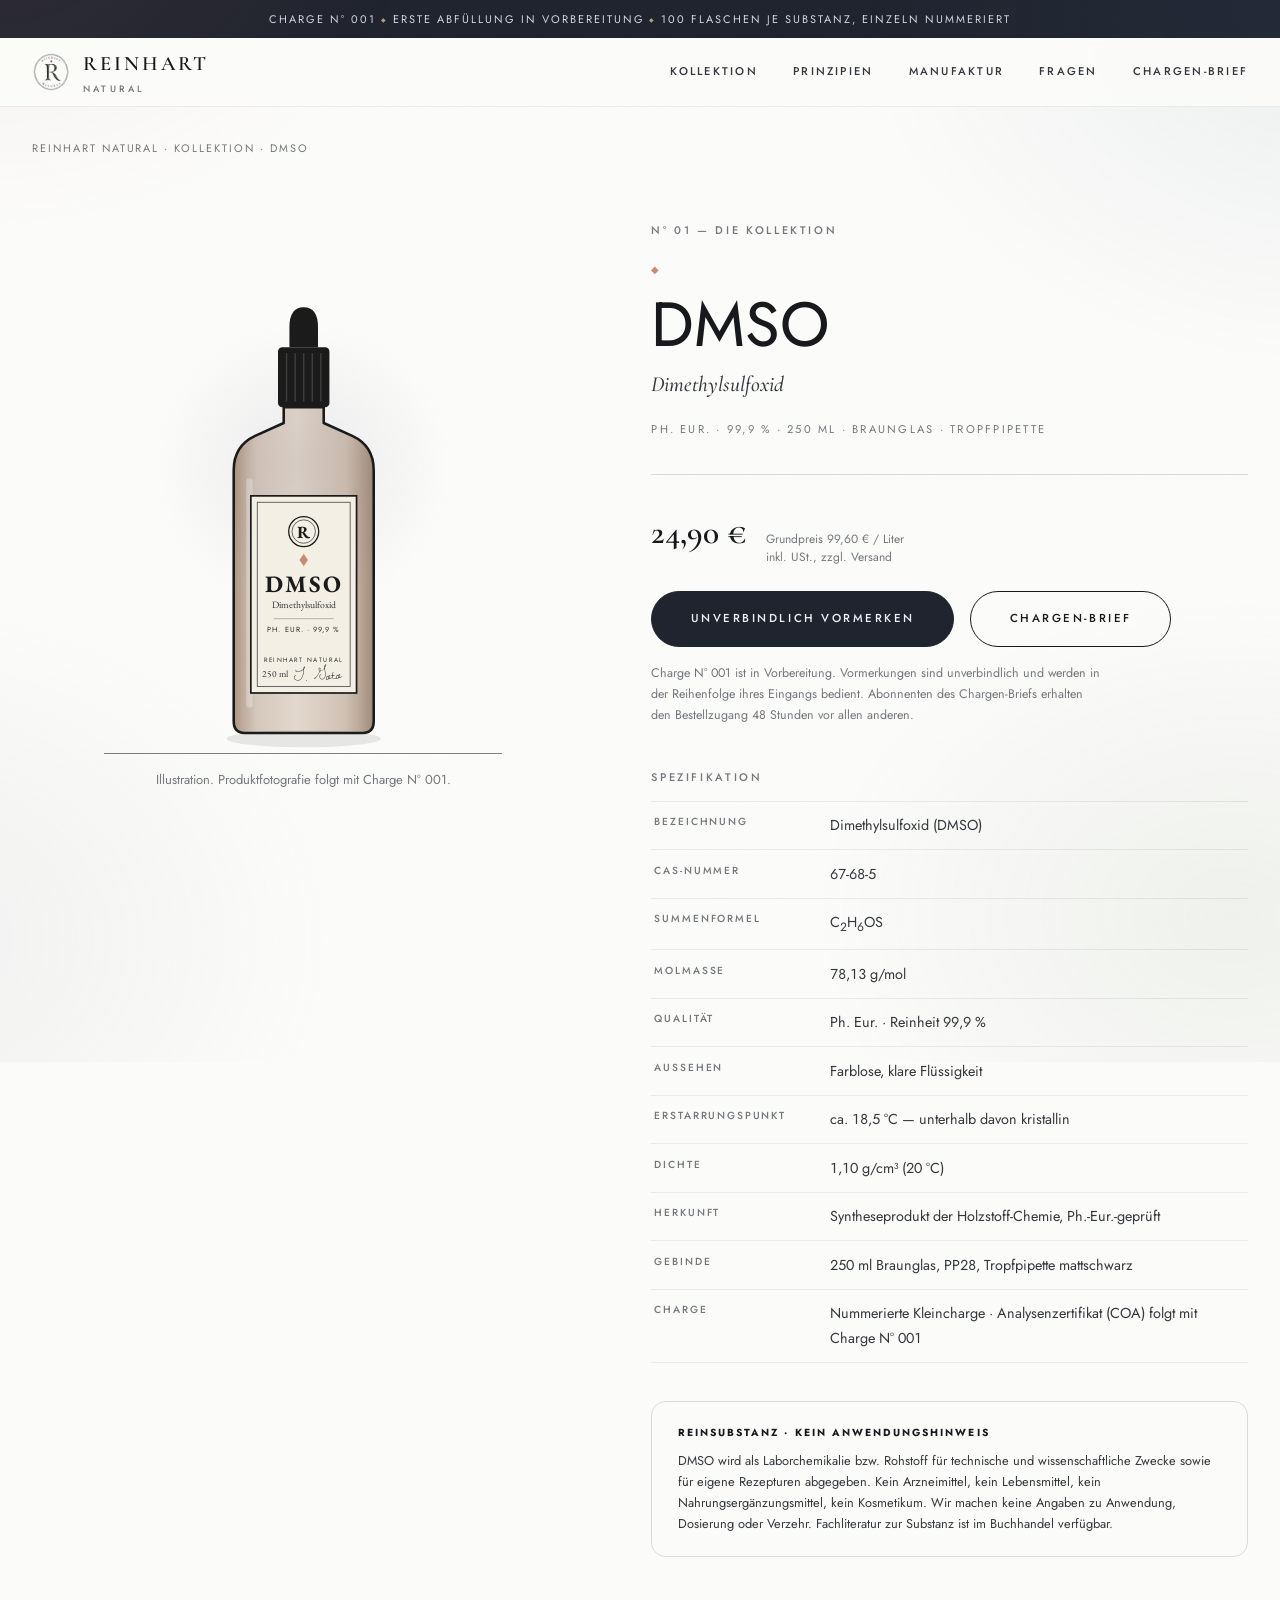
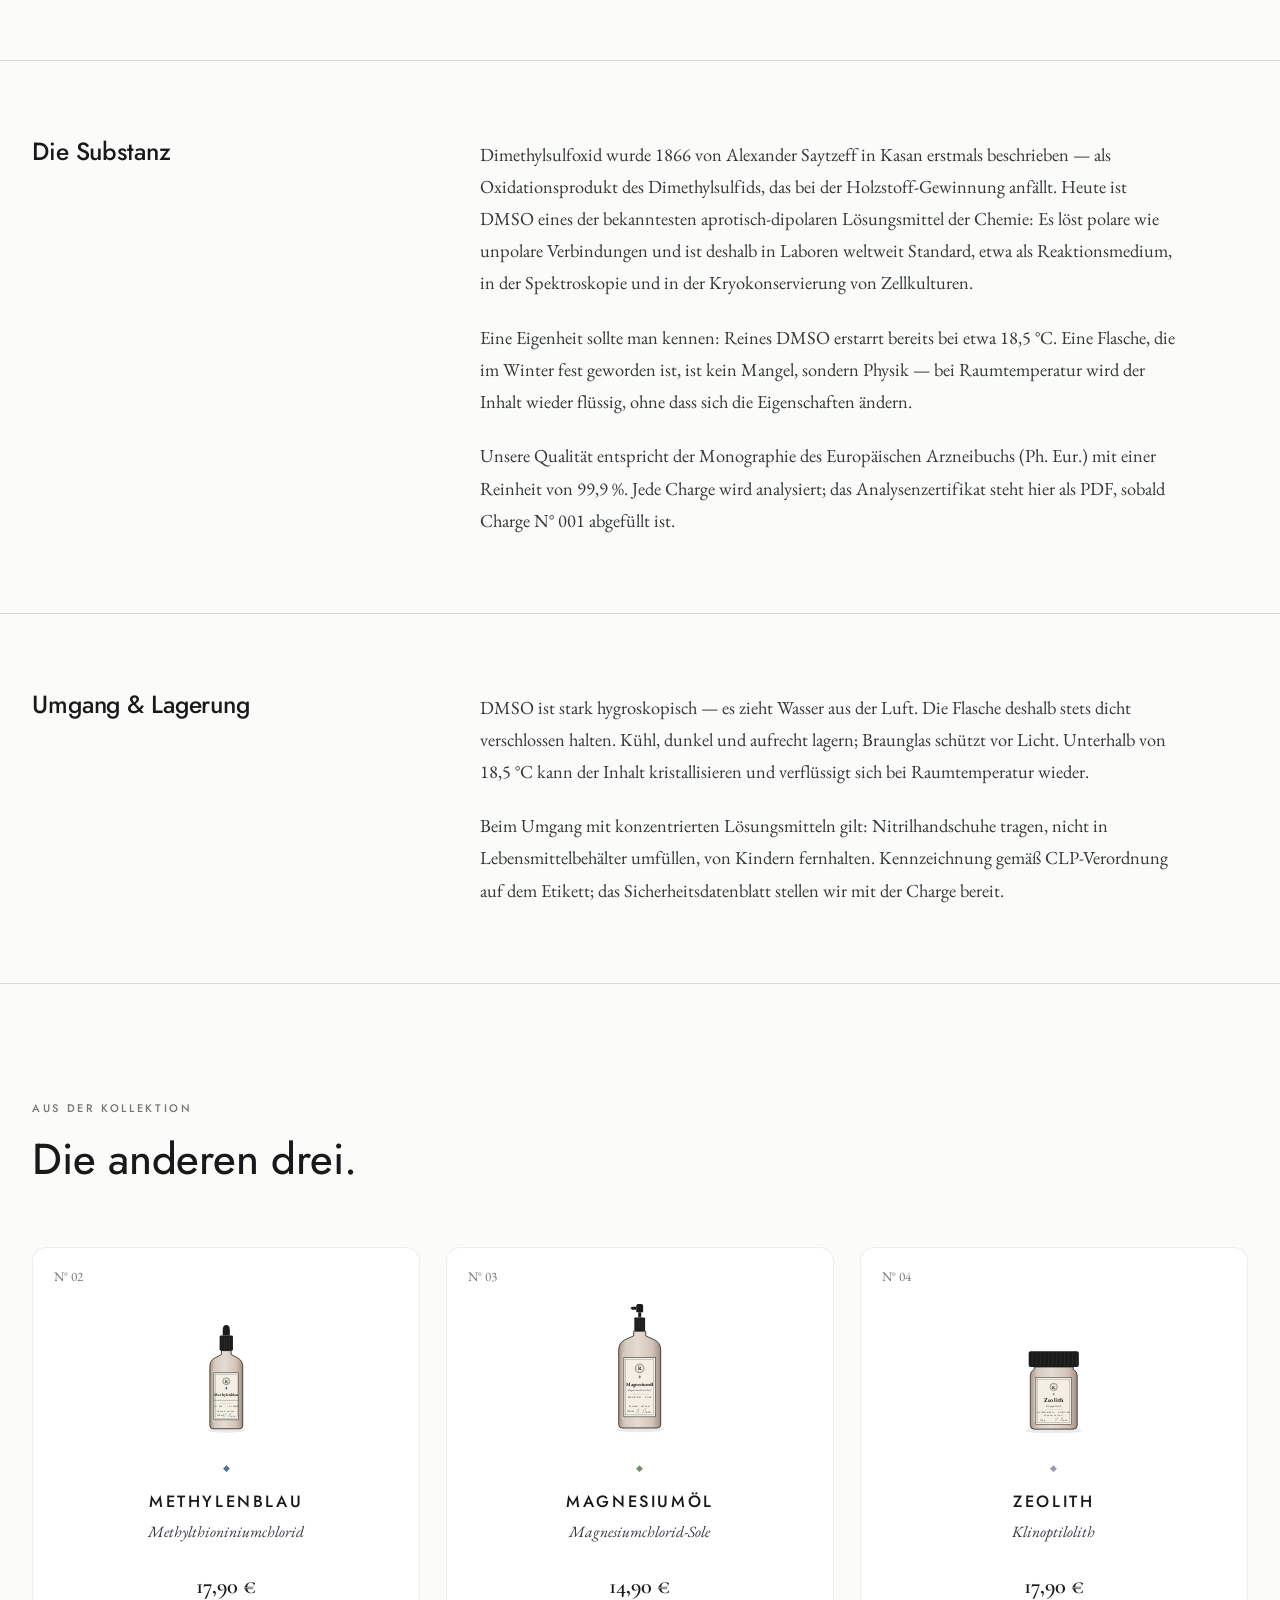
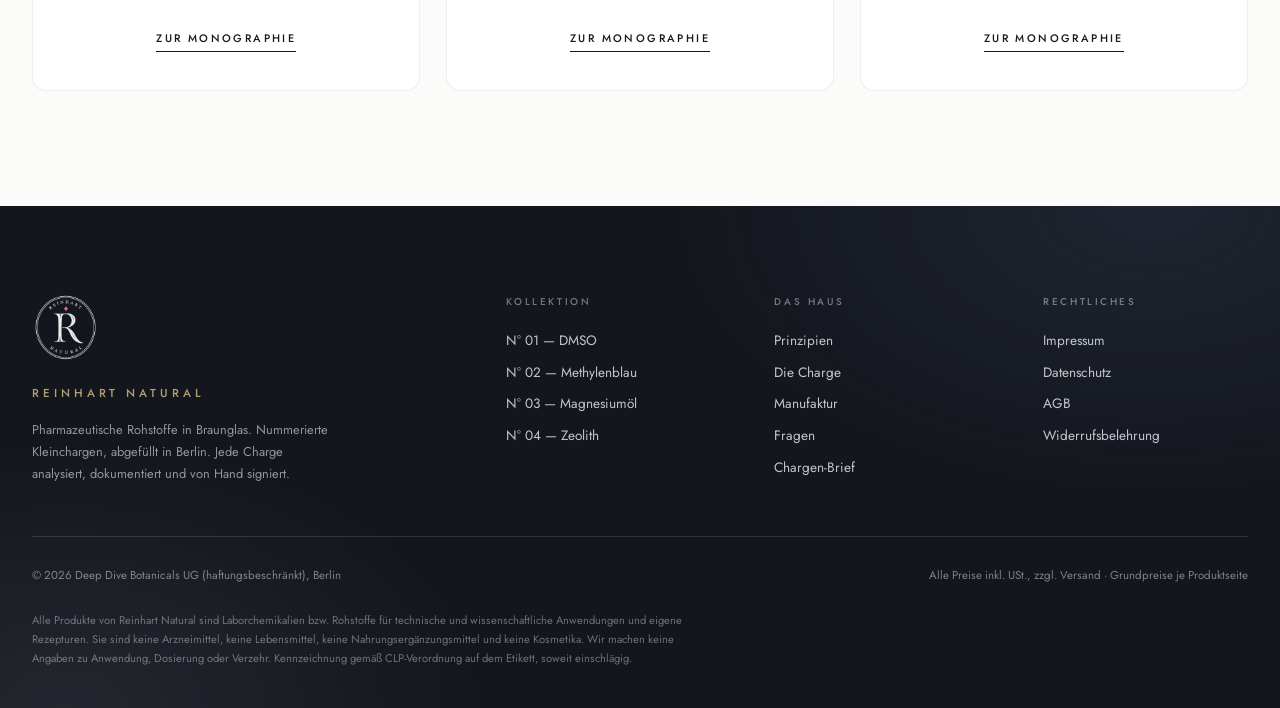
==== commit 71e493b1: "Finales Siegel-Logo eingebaut (freigestellt, zwei Varianten) - Hochgeladenes Siegel (2048px-Foto auf" ====
--- a/produkte/dmso.html
+++ b/produkte/dmso.html
@@ -7,6 +7,7 @@
   <meta name="description" content="DMSO (Dimethylsulfoxid) in pharmazeutischer Qualität nach Ph. Eur., Reinheit 99,9 %. 250 ml Braunglas mit Tropfpipette. Nummerierte Kleincharge, Analysenzertifikat als PDF. Laborchemikalie.">
   <link rel="canonical" href="https://reinhartnatural.de/produkte/dmso.html">
   <link rel="icon" type="image/svg+xml" href="../favicon.svg">
+  <link rel="apple-touch-icon" href="../apple-touch-icon.png">
   <link rel="stylesheet" href="../assets/css/style.css">
   <meta property="og:type" content="product">
   <meta property="og:site_name" content="Reinhart Natural">
@@ -45,31 +46,7 @@
       <stop offset="0.8" stop-color="#7a4f2c" stop-opacity="0.34"/>
       <stop offset="1" stop-color="#5e3a20" stop-opacity="0.58"/>
     </linearGradient>
-    <path id="arc-oben" d="M 32 100 A 68 68 0 0 1 168 100" fill="none"/>
-    <path id="arc-unten" d="M 18 100 A 82 82 0 0 0 182 100" fill="none"/>
   </defs>
-
-  <!-- Apotheker-Siegel -->
-  <symbol id="siegel" viewBox="0 0 200 200">
-    <circle cx="100" cy="100" r="96.5" fill="none" stroke="currentColor" stroke-width="2"/>
-    <circle cx="100" cy="100" r="90.5" fill="none" stroke="currentColor" stroke-width="1"/>
-    <g fill="none" stroke="currentColor" stroke-width="1" stroke-linecap="round" opacity="0.07">
-      <path d="M44 152 C 50 138, 56 126, 66 114"/>
-      <path d="M54 132 C 49 129, 44 130, 40 134"/>
-      <path d="M59 124 C 64 120, 69 120, 73 123"/>
-      <path d="M49 141 C 44 139, 39 140, 36 144"/>
-      <path d="M144 148 l 5 -20 6 7 -3 16 z"/>
-      <path d="M149 128 l 3 -9"/>
-    </g>
-    <text style="font-family:'EB Garamond',Georgia,serif;font-weight:500;letter-spacing:0.38em" font-size="14.5" fill="currentColor">
-      <textPath href="#arc-oben" startOffset="50%" text-anchor="middle">REINHART</textPath>
-    </text>
-    <text style="font-family:'EB Garamond',Georgia,serif;font-weight:500;letter-spacing:0.42em" font-size="13" fill="currentColor">
-      <textPath href="#arc-unten" startOffset="50%" text-anchor="middle">NATURAL</textPath>
-    </text>
-    <path d="M100 42 l 6.5 9.5 -6.5 9.5 -6.5 -9.5 z" style="fill:var(--d,#c98a76)"/>
-    <text x="100" y="141" text-anchor="middle" style="font-family:'EB Garamond',Georgia,serif;font-weight:700" font-size="88" fill="currentColor">R</text>
-  </symbol>
 
   <!-- DMSO — 250 ml, Tropfpipette -->
   <symbol id="flasche-dmso" viewBox="0 0 190 336">
@@ -193,7 +170,7 @@
 <header class="site-header">
   <div class="wrap header-inner">
     <a class="brand" href="../index.html" aria-label="Reinhart Natural — Startseite">
-      <svg style="color:#17191c"><use href="#siegel"/></svg>
+      <img src="../assets/img/siegel-192.png" alt="" width="192" height="192">
       <span class="brand-name">Reinhart<span>Natural</span></span>
     </a>
     <button class="nav-toggle" aria-expanded="false" aria-controls="hauptnavigation" aria-label="Navigation öffnen">
@@ -346,7 +323,7 @@
   <div class="wrap">
     <div class="footer-grid">
       <div class="footer-brand">
-        <svg style="color:#edf1ee"><use href="#siegel"/></svg>
+        <img src="../assets/img/siegel-hell-192.png" alt="" width="192" height="192">
         <div class="wordmark">Reinhart Natural</div>
         <p>Pharmazeutische Rohstoffe in Braunglas. Nummerierte Kleinchargen, abgefüllt in Berlin.
           Jede Charge analysiert, dokumentiert und von Hand signiert.</p>
--- a/assets/css/style.css
+++ b/assets/css/style.css
@@ -439,7 +439,8 @@
   gap: 0.85rem;
 }
 
-.brand svg {
+.brand svg,
+.brand img {
   width: 2.35rem;
   height: 2.35rem;
   flex: none;
@@ -519,6 +520,7 @@
 
 .hero-seal {
   width: clamp(5.5rem, 8vw, 7rem);
+  height: auto;
   margin-bottom: 2.2rem;
 }
 
@@ -1023,7 +1025,8 @@
   padding-bottom: 3rem;
 }
 
-.footer-brand svg {
+.footer-brand svg,
+.footer-brand img {
   width: 4.2rem;
   height: 4.2rem;
   margin-bottom: 1.4rem;
